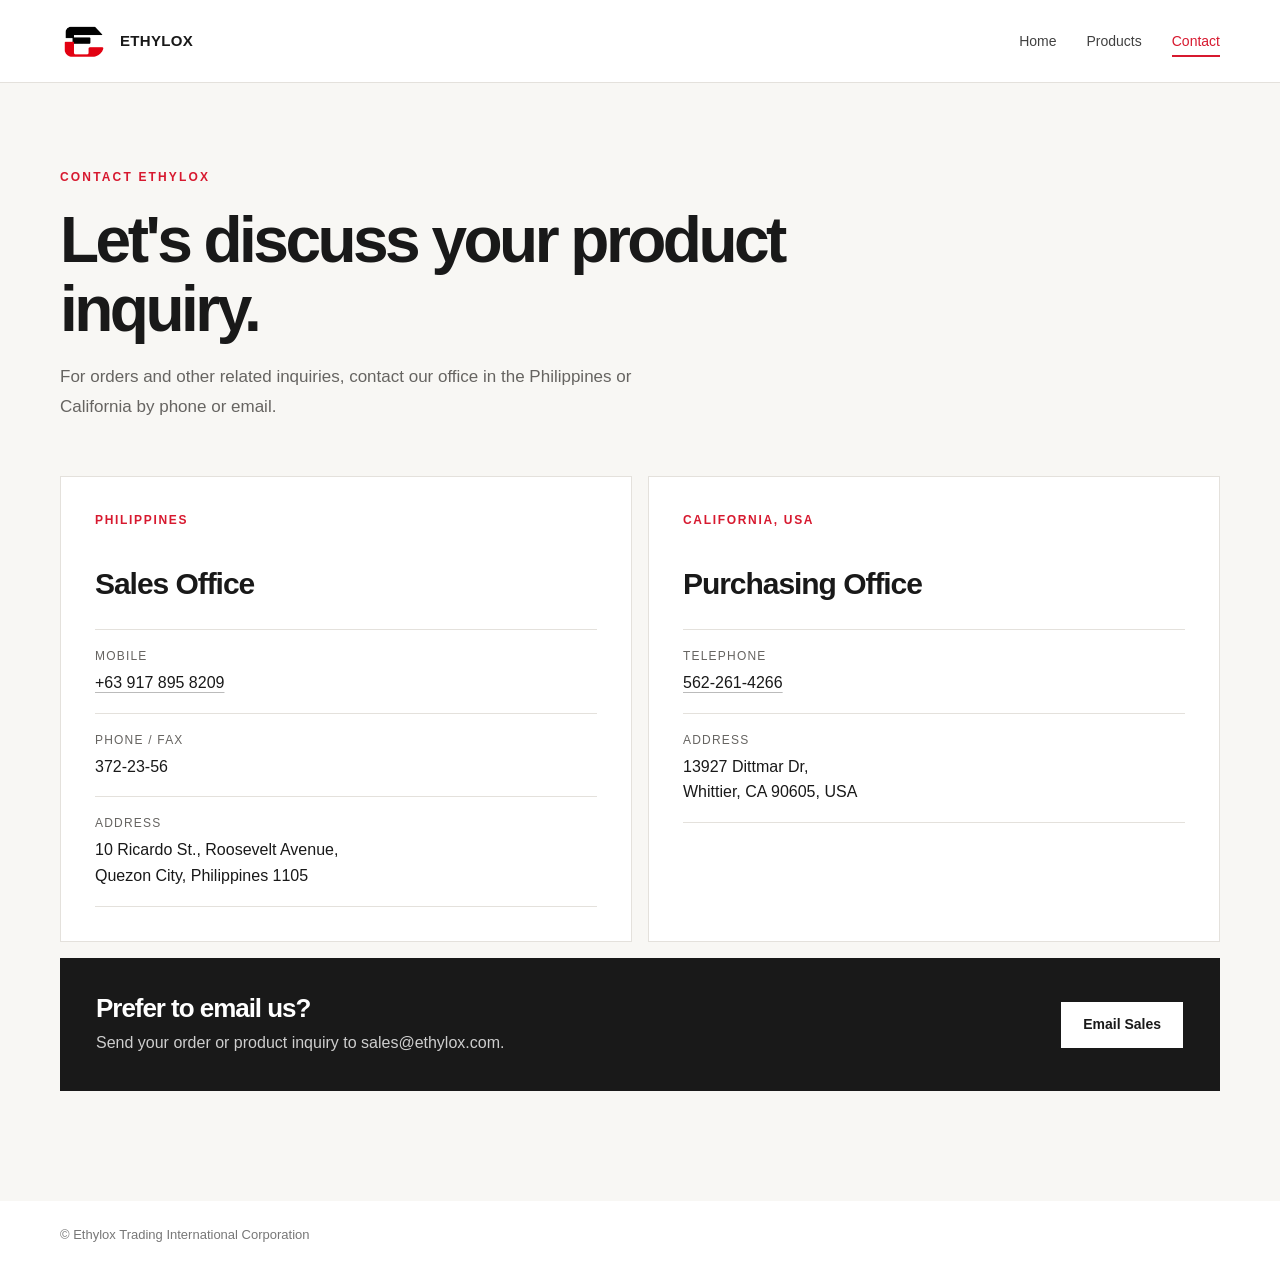
==== contact.html @ 67de11a5 "Initial Ethylox redesign" ====
<!DOCTYPE html>
<html lang="en">
<head>
  <meta charset="UTF-8">
  <meta name="viewport" content="width=device-width, initial-scale=1.0">
  <meta name="description" content="Contact Ethylox Trading International Corporation for orders and medical supply inquiries.">
  <title>Contact Us | Ethylox Trading International Corporation</title>
  <link rel="stylesheet" href="styles.css">
  <script src="config.js" defer></script>
  <script src="site.js" defer></script>
</head>

<body data-page="contact">
  <header class="site-header">
    <div class="container header-inner">
      <a class="brand" href="index.html" aria-label="Ethylox home">
        <img data-image="brand.logo" alt="">
        <span data-text="brand.name"></span>
      </a>

      <nav class="nav" aria-label="Main navigation">
        <a href="index.html" data-text="navigation.home"></a>
        <a href="index.html#products" data-text="navigation.products"></a>
        <a href="contact.html"
           aria-current="page"
           data-text="navigation.contact"></a>
      </nav>
    </div>
  </header>

  <main class="contact-main">
    <div class="container">
      <p class="eyebrow" data-text="contact.eyebrow"></p>
      <h1 data-text="contact.heading"></h1>
      <p class="contact-intro" data-text="contact.intro"></p>

      <div class="contact-grid">
        <section class="contact-card"
                 aria-labelledby="ph-heading"
                 data-office="ph">
          <p class="card-label" data-text="contact.offices.ph.label"></p>
          <h2 id="ph-heading"
              data-text="contact.offices.ph.heading"></h2>
          <div class="office-details"></div>
        </section>

        <section class="contact-card"
                 aria-labelledby="us-heading"
                 data-office="us">
          <p class="card-label" data-text="contact.offices.us.label"></p>
          <h2 id="us-heading"
              data-text="contact.offices.us.heading"></h2>
          <div class="office-details"></div>
        </section>
      </div>

      <section class="email-panel" aria-labelledby="email-heading">
        <div>
          <h2 id="email-heading"
              data-text="contact.emailPanel.heading"></h2>
          <p data-text="contact.emailPanel.description"></p>
        </div>

        <a class="button"
           data-email-link
           data-text="contact.emailPanel.button"></a>
      </section>
    </div>
  </main>

  <footer>
    <div class="container">
      © <span data-text="brand.fullName"></span>
    </div>
  </footer>
</body>
</html>
---- styles.css ----
:root {
  --ink: #191919;
  --muted: #666461;
  --red: #d7192f;
  --paper: #f8f7f4;
  --white: #fff;
  --line: #e4e1dc;
}

* { box-sizing: border-box; }

html { scroll-behavior: smooth; }

body {
  margin: 0;
  color: var(--ink);
  background: var(--paper);
  font-family: Arial, Helvetica, sans-serif;
  line-height: 1.5;
}

a { color: inherit; text-decoration: none; }
h1, h2, h3, p { margin-top: 0; }

.container {
  width: min(1160px, calc(100% - 40px));
  margin-inline: auto;
}

/* Shared header and footer */

.site-header {
  background: var(--white);
  border-bottom: 1px solid var(--line);
}

.header-inner {
  min-height: 82px;
  display: flex;
  align-items: center;
  justify-content: space-between;
  gap: 24px;
}

.brand {
  display: flex;
  align-items: center;
  gap: 12px;
  font-size: 15px;
  font-weight: 700;
  letter-spacing: .02em;
}

.brand img {
  width: 48px;
  height: 48px;
  object-fit: contain;
}

.nav {
  display: flex;
  gap: 30px;
  color: #414141;
  font-size: 14px;
}

.nav a {
  position: relative;
  display: inline-block;
  padding-block: 8px;
  transition: color 220ms ease, transform 180ms ease;
}

.nav a::after {
  content: "";
  position: absolute;
  right: 0;
  bottom: 3px;
  left: 0;
  height: 2px;
  background: var(--red);
  transform: scaleX(0);
  transform-origin: left;
  transition: transform 260ms cubic-bezier(.22, 1, .36, 1);
}

.nav a:hover,
.nav a:focus-visible,
.nav a[aria-current="page"] {
  color: var(--red);
}

.nav a:hover::after,
.nav a:focus-visible::after,
.nav a[aria-current="page"]::after {
  transform: scaleX(1);
}

.nav a:active {
  transform: translateY(1px);
}

@media (prefers-reduced-motion: reduce) {
  .nav a,
  .nav a::after {
    transition: none;
  }
}

footer {
  padding: 24px 0;
  color: #777;
  background: var(--white);
  font-size: 13px;
}

.footer-buyback {
  max-width: 840px;
  margin: 0 0 24px;
  color: #414141;
  font-size: 15px;
  line-height: 1.7;
}

.footer-buyback a {
  color: var(--red);
  text-decoration: underline;
  text-underline-offset: 4px;
}

.eyebrow {
  margin: 0 0 20px;
  color: var(--red);
  font-size: 12px;
  font-weight: 700;
  letter-spacing: .18em;
  text-transform: uppercase;
}

h2 {
  margin-bottom: 14px;
  font-size: clamp(30px, 3vw, 44px);
  line-height: 1.15;
  letter-spacing: -.04em;
}

.button {
  min-height: 48px;
  padding: 12px 22px;
  display: inline-flex;
  align-items: center;
  justify-content: center;
  border: 1px solid var(--ink);
  font-size: 14px;
  font-weight: 700;
  text-align: center;
  transition: background .2s, color .2s;
}

.button-dark {
  color: var(--white);
  background: var(--ink);
}

.button-dark:hover {
  background: var(--red);
  border-color: var(--red);
}

.button-light:hover {
  color: var(--white);
  background: var(--ink);
}

/* Home: hero */

.hero {
  padding: 96px 0 104px;
  overflow: hidden;
}

.hero-grid {
  display: grid;
  grid-template-columns: 1.05fr .95fr;
  align-items: center;
  gap: 64px;
}

.hero h1 {
  max-width: 680px;
  margin-bottom: 24px;
  font-size: clamp(42px, 5vw, 72px);
  line-height: 1.06;
  letter-spacing: -.055em;
}

.hero-copy {
  max-width: 540px;
  margin-bottom: 32px;
  color: var(--muted);
  font-size: 17px;
  line-height: 1.75;
}

.actions {
  display: flex;
  flex-wrap: wrap;
  gap: 12px;
}

.hero-facts {
  display: flex;
  gap: clamp(24px, 4vw, 46px);
  max-width: 540px;
  margin-top: 38px;
  padding-top: 20px;
  border-top: 1px solid var(--line);
}

.hero-fact {
  display: flex;
  flex-direction: column;
  gap: 3px;
}

.hero-fact strong {
  font-size: 16px;
  line-height: 1.3;
  letter-spacing: -.02em;
}

.hero-fact span {
  color: var(--muted);
  font-size: 11px;
  line-height: 1.5;
  letter-spacing: .08em;
  text-transform: uppercase;
}

.hero-art {
  min-height: 450px;
  display: grid;
  place-items: center;
  position: relative;
  background: #f1f0ed;
  border-radius: 4px;
}

.hero-art::before {
  content: "";
  width: 72%;
  aspect-ratio: 1;
  position: absolute;
  border: 1px solid #dedbd5;
  border-radius: 50%;
}

.hero-art::after {
  content: "";
  position: absolute;
  top: 26px;
  left: 26px;
  width: 48px;
  height: 2px;
  background: var(--red);
  opacity: .72;
}

.hero-logo-stage {
  width: min(64%, 330px);
  position: relative;
  animation: logo-arrive .85s cubic-bezier(.22, 1, .36, 1) both;
}

.hero-logo-stage img {
  display: block;
  width: 100%;
  height: auto;
  filter: drop-shadow(0 22px 24px rgba(0, 0, 0, .09));
  animation: float 6s ease-in-out 1s infinite;
}

.hero-art-label {
  position: absolute;
  right: 22px;
  bottom: 18px;
  color: #77716b;
  font-size: 11px;
  letter-spacing: .13em;
  text-transform: uppercase;
}

@keyframes logo-arrive {
  from {
    opacity: 0;
    transform: translateX(52px) scale(.84);
  }

  to {
    opacity: 1;
    transform: translateX(0) scale(1);
  }
}

@keyframes float {
  0%, 100% { transform: translateY(0); }
  50% { transform: translateY(-12px); }
}

/* Home: products and gallery */

.home-main > section:not(.hero) {
  padding: 80px 0;
}

.section-heading {
  max-width: 650px;
  margin-bottom: 34px;
}

.section-heading > p:last-child,
.overview p {
  color: var(--muted);
  line-height: 1.75;
}

.products {
  background: var(--white);
}

.product-grid {
  display: grid;
  grid-template-columns: repeat(3, minmax(0, 1fr));
  gap: 12px;
}

.product-card {
  min-height: 155px;
  padding: 25px;
  display: flex;
  flex-direction: column;
  justify-content: space-between;
  border: 1px solid transparent;
  border-top: 5px solid var(--card-accent);
  background: var(--card-bg);
  transition: border-color .2s, transform .2s;
}

a.product-card:hover {
  border-color: var(--card-accent);
  transform: translateY(-3px);
}

.product-card small {
  color: var(--card-accent);
  font-size: 11px;
  font-weight: 700;
  letter-spacing: .12em;
  text-transform: uppercase;
}

.product-card h3 {
  margin: 18px 0 0;
  font-size: 25px;
  letter-spacing: -.03em;
}

.showcase {
  background: var(--paper);
}

.showcase-heading {
  max-width: 640px;
  margin-bottom: 36px;
}

.showcase-heading > p:last-child,
.showcase-note {
  color: var(--muted);
  line-height: 1.7;
}

.showcase-grid {
  display: grid;
  grid-template-columns: repeat(3, minmax(0, 1fr));
  gap: 18px;
}

.showcase-item {
  min-width: 0;
}

.showcase-item img {
  display: block;
  width: 100%;
  aspect-ratio: 4 / 3;
  object-fit: cover;
  background: #ebe8e2;
}

.showcase-item h3 {
  margin: 18px 0 6px;
  font-size: 20px;
  letter-spacing: -.025em;
}

.showcase-item p {
  margin: 0;
  color: var(--muted);
  font-size: 14px;
  line-height: 1.6;
}

.showcase-note {
  margin: 28px 0 0;
  font-size: 12px;
}

.overview-grid {
  display: grid;
  grid-template-columns: .7fr 1.3fr;
  gap: 60px;
}

/* Home: contact section */

.home-contact {
  color: var(--white);
  background: var(--ink);
}

.home-contact .eyebrow {
  color: #ff7482;
}

.home-contact h2 {
  max-width: 650px;
}

.home-contact p:not(.eyebrow) {
  color: #c7c7c7;
}

.home-contact .button {
  border-color: var(--white);
  color: var(--ink);
  background: var(--white);
}

.inquiry-layout {
  max-width: 760px;
}

.inquiry-copy > p:not(.eyebrow) {
  max-width: 46ch;
  line-height: 1.75;
}

/* Contact page */

.contact-main {
  padding: 85px 0 110px;
}

.contact-main h1 {
  max-width: 750px;
  margin-bottom: 18px;
  font-size: clamp(44px, 5vw, 70px);
  line-height: 1.08;
  letter-spacing: -.055em;
}

.contact-intro {
  max-width: 630px;
  margin-bottom: 54px;
  color: var(--muted);
  font-size: 17px;
  line-height: 1.75;
}

.contact-grid {
  display: grid;
  grid-template-columns: repeat(2, minmax(0, 1fr));
  gap: 16px;
}

.contact-card {
  min-height: 320px;
  padding: 34px;
  background: var(--white);
  border: 1px solid var(--line);
}

.card-label {
  margin-bottom: 38px;
  color: var(--red);
  font-size: 12px;
  font-weight: 700;
  letter-spacing: .14em;
  text-transform: uppercase;
}

.contact-card h2 {
  margin-bottom: 28px;
  font-size: 30px;
  letter-spacing: -.035em;
}

.detail {
  padding: 17px 0;
  border-top: 1px solid var(--line);
}

.detail:last-child {
  border-bottom: 1px solid var(--line);
}

.detail-name {
  display: block;
  margin-bottom: 5px;
  color: var(--muted);
  font-size: 12px;
  text-transform: uppercase;
  letter-spacing: .1em;
}

.detail-value {
  font-size: 16px;
  line-height: 1.6;
  overflow-wrap: anywhere;
  white-space: pre-line;
}

.detail-value a {
  text-decoration: underline;
  text-decoration-color: #bbb;
  text-underline-offset: 4px;
}

.detail-value a:hover {
  color: var(--red);
}

.email-panel {
  margin-top: 16px;
  padding: 36px;
  display: flex;
  align-items: center;
  justify-content: space-between;
  gap: 24px;
  color: var(--white);
  background: var(--ink);
}

.email-panel h2 {
  margin-bottom: 8px;
  font-size: 26px;
}

.email-panel p {
  margin-bottom: 0;
  color: #cecece;
}

.email-panel .button {
  flex-shrink: 0;
  color: var(--ink);
  background: var(--white);
}

.email-panel .button:hover {
  background: #eae7e1;
}

/* Tablet and mobile */

@media (max-width: 760px) {
  .header-inner {
    padding-block: 15px;
    align-items: flex-start;
  }

  .brand {
    max-width: 200px;
    font-size: 13px;
  }

  .brand img {
    width: 40px;
    height: 40px;
  }

  .nav {
    gap: 14px;
    flex-wrap: wrap;
    justify-content: flex-end;
    font-size: 12px;
  }

  .hero {
    min-height: calc(100svh - 102px);
    padding: 32px 0 28px;
    display: grid;
    background-image: url("assets/herosection.png");
    background-size: cover;
    background-position: center top;
    background-repeat: no-repeat;
  }

  .hero-grid {
    width: min(1160px, calc(100% - 32px));
    margin-inline: auto;
    display: grid;
    grid-template-columns: minmax(0, 1fr);
    align-items: stretch;
    position: relative;
  }

  .hero-content {
    min-width: 0;
    display: grid;
    grid-template-rows:
      minmax(24px, 1fr)
      auto
      auto
      auto
      auto
      minmax(32px, 1fr)
      auto;
    position: relative;
    z-index: 1;
  }

  .hero-content .eyebrow {
    grid-row: 2;
    margin: 0 0 22px;
    text-align: center;
    font-size: 11px;
    letter-spacing: .14em;
  }

  .hero-content h1 {
    grid-row: 3;
    max-width: 560px;
    margin: 0 auto 24px;
    text-align: center;
    font-size: clamp(36px, 9vw, 50px);
    line-height: 1.12;
    letter-spacing: -.045em;
  }

  .hero-content .hero-copy {
    grid-row: 4;
    max-width: 32ch;
    margin: 0 auto;
    text-align: center;
    font-size: 16px;
    line-height: 1.75;
  }

  .hero-content .hero-facts {
    grid-row: 5;
    width: min(100%, 340px);
    margin: 24px auto 0;
    padding-top: 16px;
    justify-content: center;
    gap: 20px;
    text-align: center;
  }

  .hero-content .hero-fact {
    flex: 1;
    min-width: 0;
  }

  .hero-content .hero-fact strong {
    font-size: 13px;
  }

  .hero-content .hero-fact span {
    font-size: 9px;
  }

  .hero-content .actions {
    grid-row: 7;
    width: 100%;
    margin: 0;
    padding: 0;
    justify-content: center;
  }

  .hero-content .actions .button {
    flex: 1 1 145px;
    min-width: 0;
    padding-inline: 12px;
  }

  .hero-art {
    display: none;
  }

  .home-main > section:not(.hero) {
    padding: 64px 0;
  }

  .overview-grid {
    grid-template-columns: 1fr;
    gap: 36px;
  }

  .product-grid,
  .showcase-grid {
    grid-template-columns: repeat(2, minmax(0, 1fr));
  }

  .contact-main {
    padding: 64px 0 80px;
  }

  .contact-grid {
    grid-template-columns: 1fr;
  }

  .contact-card {
    min-height: auto;
  }

  .email-panel {
    align-items: flex-start;
    flex-direction: column;
  }
}

@media (max-width: 520px) {
  .container {
    width: min(1160px, calc(100% - 32px));
  }

  .header-inner {
    flex-direction: column;
    align-items: stretch;
    gap: 14px;
  }

  .nav {
    justify-content: flex-start;
    gap: 18px;
  }

  .product-grid,
  .showcase-grid {
    grid-template-columns: 1fr;
  }

  .product-card {
    min-height: 125px;
  }

  .showcase-grid {
    gap: 32px;
  }

  .contact-main h1 {
    font-size: clamp(38px, 10vw, 50px);
  }

  .contact-intro {
    font-size: 15px;
  }

  .contact-card,
  .email-panel {
    padding: 24px;
  }
}

/* Scroll reveals and interaction */

@media (prefers-reduced-motion: no-preference) {
  .motion-ready .reveal-item {
    opacity: 0;
    translate: 0 16px;
    transition:
      opacity 620ms cubic-bezier(.22, 1, .36, 1),
      translate 620ms cubic-bezier(.22, 1, .36, 1);
    transition-delay: var(--reveal-delay, 0ms);
  }

  .motion-ready .reveal-item.is-visible {
    opacity: 1;
    translate: 0 0;
  }

  .button {
    transition:
      background-color 200ms ease,
      border-color 200ms ease,
      color 200ms ease,
      transform 200ms ease,
      box-shadow 200ms ease,
      opacity 620ms cubic-bezier(.22, 1, .36, 1),
      translate 620ms cubic-bezier(.22, 1, .36, 1);
  }

  .button:hover {
    transform: translateY(-2px);
    box-shadow: 0 10px 22px rgba(0, 0, 0, .11);
  }

  .button:active {
    transform: translateY(0);
    box-shadow: none;
  }

  .home-contact .button:hover {
    background: #eae7e1;
  }

  .footer-buyback a {
    transition: color 200ms ease;
  }

  .footer-buyback a:hover {
    color: #a81327;
  }
}

.button:focus-visible,
.footer-buyback a:focus-visible {
  outline: 2px solid var(--red);
  outline-offset: 4px;
}

@media (prefers-reduced-motion: reduce) {
  html {
    scroll-behavior: auto;
  }

  .hero-logo-stage,
  .hero-logo-stage img {
    animation: none;
  }

  .product-card {
    transition: none;
  }
}
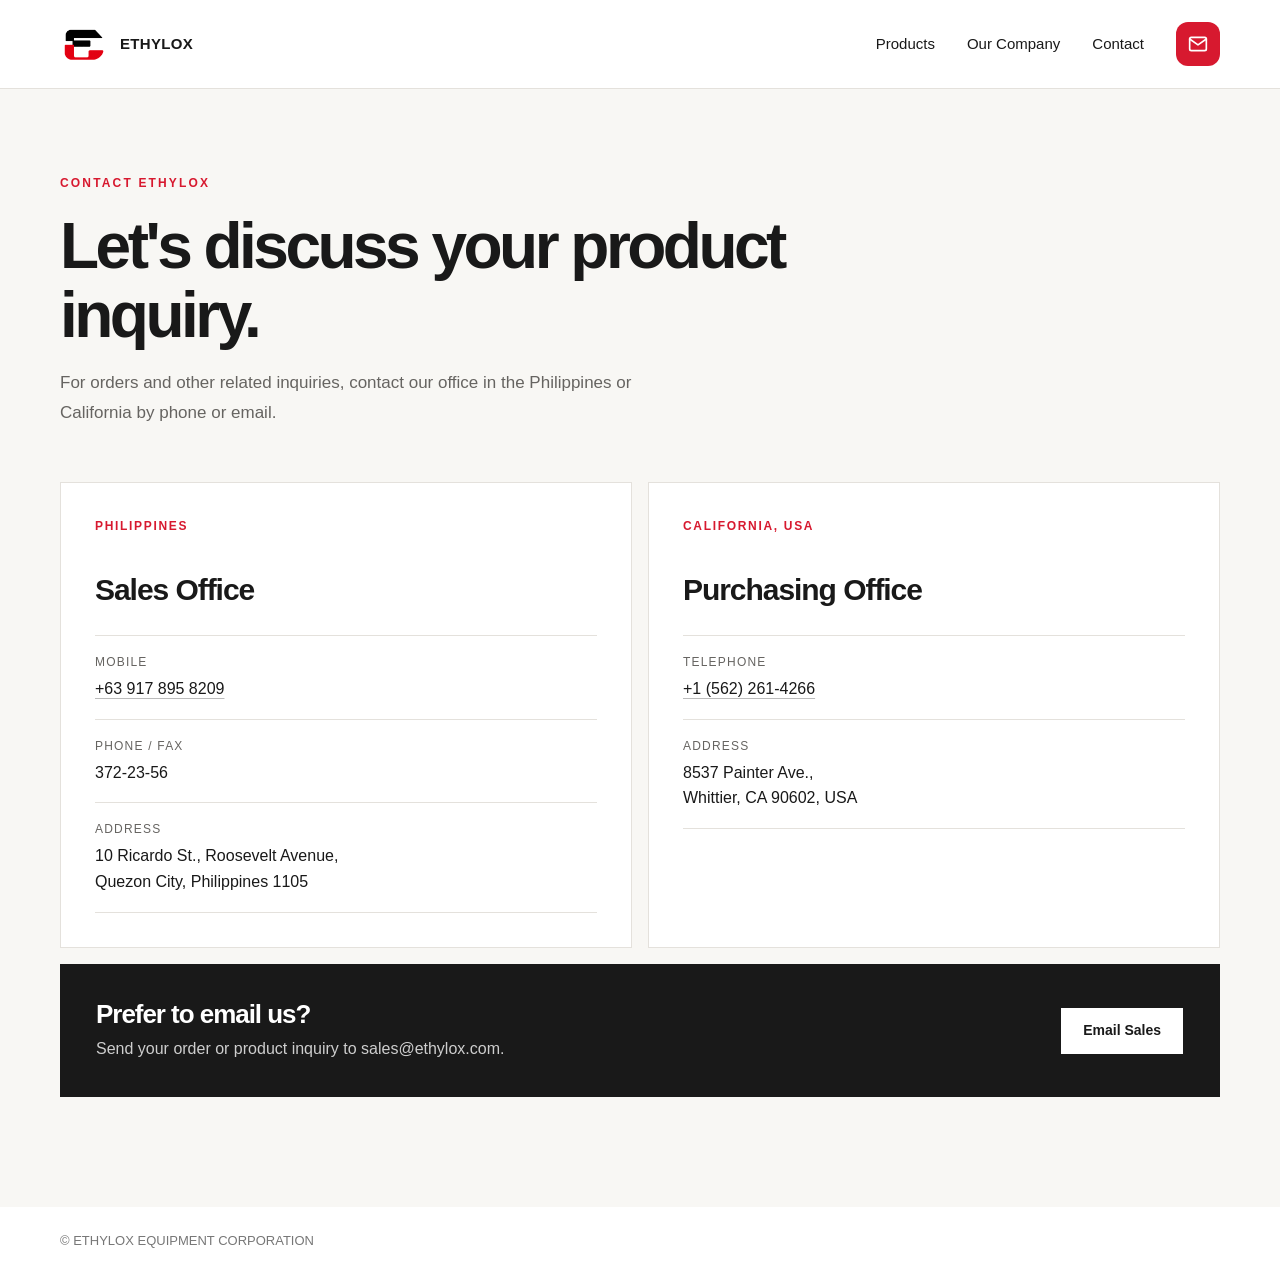
==== commit 5e3251cc: "fix hamburger" ====
--- a/contact.html
+++ b/contact.html
@@ -13,17 +13,46 @@
 <body data-page="contact">
   <header class="site-header">
     <div class="container header-inner">
+      <!-- Logo (Left) -->
       <a class="brand" href="index.html" aria-label="Ethylox home">
         <img data-image="brand.logo" alt="">
         <span data-text="brand.name"></span>
       </a>
 
-      <nav class="nav" aria-label="Main navigation">
-        <a href="index.html" data-text="navigation.home"></a>
-        <a href="index.html#products" data-text="navigation.products"></a>
-        <a href="contact.html"
-           aria-current="page"
-           data-text="navigation.contact"></a>
+      <!-- Right Side Group (Nav + Email) -->
+      <div class="header-right-group">
+        
+        <!-- Desktop Navigation -->
+        <nav class="nav desktop-nav" aria-label="Main navigation">
+          <a href="index.html#products" data-text="navigation.products"></a>
+          <a href="index.html#overview" data-text="navigation.company"></a>
+          <a href="contact.html" data-text="navigation.contact"></a>
+        </nav>
+
+        <!-- Desktop Email Button -->
+        <a class="header-email-btn" href="contact.html" aria-label="Contact Us">
+          <svg viewBox="0 0 24 24" fill="none" stroke="currentColor" stroke-width="2" stroke-linecap="round" stroke-linejoin="round"><path d="M4 4h16c1.1 0 2 .9 2 2v12c0 1.1-.9 2-2 2H4c-1.1 0-2-.9-2-2V6c0-1.1.9-2 2-2z"></path><polyline points="22,6 12,13 2,6"></polyline></svg>
+        </a>
+
+        <!-- Mobile Menu Toggle -->
+        <button class="mobile-menu-toggle" aria-label="Toggle menu">
+          <span class="hamburger-line"></span>
+          <span class="hamburger-line"></span>
+          <span class="hamburger-line"></span>
+        </button>
+      </div>
+    </div>
+
+    <!-- Mobile Dropdown Menu -->
+    <div class="mobile-nav-dropdown">
+      <nav class="mobile-nav">
+        <a href="index.html#products">Products</a>
+        <a href="index.html#overview">Our Company</a>
+        <a href="contact.html">Contact</a>
+        <a class="mobile-email-btn" href="contact.html">
+          <svg viewBox="0 0 24 24" fill="none" stroke="currentColor" stroke-width="2" width="20" height="20"><path d="M4 4h16c1.1 0 2 .9 2 2v12c0 1.1-.9 2-2 2H4c-1.1 0-2-.9-2-2V6c0-1.1.9-2 2-2z"></path><polyline points="22,6 12,13 2,6"></polyline></svg>
+          <span>Email Us</span>
+        </a>
       </nav>
     </div>
   </header>
--- a/styles.css
+++ b/styles.css
@@ -30,6 +30,9 @@
 /* Shared header and footer */
 
 .site-header {
+  position: sticky;
+  top: 0;
+  z-index: 1000;
   background: var(--white);
   border-bottom: 1px solid var(--line);
 }
@@ -49,6 +52,8 @@
   font-size: 15px;
   font-weight: 700;
   letter-spacing: .02em;
+  text-decoration: none;
+  color: var(--ink);
 }
 
 .brand img {
@@ -57,21 +62,29 @@
   object-fit: contain;
 }
 
-.nav {
+.header-right-group {
+  display: flex;
+  align-items: center;
+  gap: 32px;
+}
+
+.desktop-nav {
   display: flex;
   gap: 30px;
   color: #414141;
   font-size: 14px;
 }
 
-.nav a {
+.desktop-nav a {
   position: relative;
   display: inline-block;
   padding-block: 8px;
+  text-decoration: none;
+  color: inherit;
   transition: color 220ms ease, transform 180ms ease;
 }
 
-.nav a::after {
+.desktop-nav a::after {
   content: "";
   position: absolute;
   right: 0;
@@ -84,27 +97,129 @@
   transition: transform 260ms cubic-bezier(.22, 1, .36, 1);
 }
 
-.nav a:hover,
-.nav a:focus-visible,
-.nav a[aria-current="page"] {
+.desktop-nav a:hover,
+.desktop-nav a:focus-visible {
   color: var(--red);
 }
 
-.nav a:hover::after,
-.nav a:focus-visible::after,
-.nav a[aria-current="page"]::after {
+.desktop-nav a:hover::after,
+.desktop-nav a:focus-visible::after {
   transform: scaleX(1);
 }
 
-.nav a:active {
-  transform: translateY(1px);
+.desktop-nav a:active {
+  transform: scale(0.95);
+  opacity: 0.85;
+}
+
+.header-email-btn {
+  display: flex;
+  align-items: center;
+  justify-content: center;
+  width: 44px;
+  height: 44px;
+  background-color: var(--red);
+  border-radius: 12px;
+  color: var(--white);
+  text-decoration: none;
+  transition: transform 0.3s ease;
+}
+
+.header-email-btn:hover {
+  transform: translateY(-2px);
+}
+
+.mobile-menu-toggle {
+  display: none;
+  flex-direction: column;
+  justify-content: center;
+  align-items: center;
+  width: 44px;
+  height: 44px;
+  background: none;
+  border: none;
+  cursor: pointer;
+  gap: 6px;
+}
+
+.hamburger-line {
+  display: block;
+  width: 24px;
+  height: 2px;
+  background-color: var(--ink);
+  transition: all 0.3s ease;
+}
+
+.mobile-menu-toggle.open .hamburger-line:nth-child(1) { transform: translateY(8px) rotate(45deg); }
+.mobile-menu-toggle.open .hamburger-line:nth-child(2) { opacity: 0; }
+.mobile-menu-toggle.open .hamburger-line:nth-child(3) { transform: translateY(-8px) rotate(-45deg); }
+
+.mobile-nav-dropdown {
+  position: absolute;
+  top: 100%;
+  left: 0;
+  width: 100%;
+  background-color: var(--white);
+  box-shadow: 0 10px 30px rgba(0, 0, 0, 0.08);
+  border-top: 1px solid var(--line);
+  transform: translateY(-10px);
+  opacity: 0;
+  visibility: hidden;
+  transition: all 0.4s ease;
+  z-index: 999;
+}
+
+.mobile-nav-dropdown.active {
+  transform: translateY(0);
+  opacity: 1;
+  visibility: visible;
+}
+
+.mobile-nav {
+  display: flex;
+  flex-direction: column;
+  padding: 24px;
+  gap: 8px;
+}
+
+.mobile-nav a:not(.mobile-email-btn) {
+  display: block;
+  padding: 16px 20px;
+  color: var(--ink);
+  text-decoration: none;
+  font-weight: 500;
+  font-size: 18px;
+  border-left: 4px solid transparent;
+}
+
+.mobile-nav a:not(.mobile-email-btn):hover {
+  border-left-color: var(--red);
+  background-color: rgba(0, 0, 0, 0.02);
+}
+
+.mobile-email-btn {
+  display: flex;
+  align-items: center;
+  justify-content: center;
+  gap: 12px;
+  margin-top: 16px;
+  padding: 16px;
+  background-color: var(--red);
+  color: var(--white);
+  text-decoration: none;
+  font-weight: 600;
+  border-radius: 12px;
 }
 
 @media (prefers-reduced-motion: reduce) {
-  .nav a,
-  .nav a::after {
-    transition: none;
-  }
+  .desktop-nav a, .desktop-nav a::after { transition: none; }
+}
+
+@media (max-width: 900px) {
+  .header-inner { flex-direction: row; flex-wrap: nowrap; }
+  .desktop-nav, .header-email-btn { display: none; }
+  .mobile-menu-toggle { display: flex; }
+  .header-right-group { gap: 0; margin-left: auto; }
 }
 
 footer {
@@ -282,12 +397,15 @@
 
 .hero-art-label {
   position: absolute;
-  right: 22px;
-  bottom: 18px;
+  left: 50%;
+  bottom: 8px;
+  width: calc(100% - 32px);
+  transform: translateX(-50%);
   color: #77716b;
   font-size: 11px;
   letter-spacing: .13em;
   text-transform: uppercase;
+  text-align: center;
 }
 
 @keyframes logo-arrive {
@@ -318,63 +436,129 @@
   margin-bottom: 34px;
 }
 
-.section-heading > p:last-child,
 .overview p {
   color: var(--muted);
   line-height: 1.75;
 }
 
+.products .section-heading > p:last-child {
+  color: var(--red);
+  font-size: 12px;
+  font-weight: 700;
+  letter-spacing: .18em;
+  text-transform: uppercase;
+  line-height: 1.5;
+  margin-bottom: 34px;
+}
+
+.products .section-heading h2 {
+  font-size: clamp(38px, 5vw, 60px);
+  line-height: 1.08;
+  letter-spacing: -.045em;
+}
+
 .products {
   background: var(--white);
 }
 
 .product-grid {
   display: grid;
-  grid-template-columns: repeat(3, minmax(0, 1fr));
-  gap: 12px;
+  grid-template-columns: repeat(12, minmax(0, 1fr));
+  gap: 24px;
 }
 
 .product-card {
-  min-height: 155px;
-  padding: 25px;
+  grid-column: span 3;
+  min-width: 0;
+  min-height: 225px;
+  padding: 28px 26px 34px;
   display: flex;
   flex-direction: column;
-  justify-content: space-between;
-  border: 1px solid transparent;
-  border-top: 5px solid var(--card-accent);
-  background: var(--card-bg);
-  transition: border-color .2s, transform .2s;
-}
-
-a.product-card:hover {
-  border-color: var(--card-accent);
-  transform: translateY(-3px);
+  align-items: flex-start;
+  border: 1px solid var(--line);
+  border-radius: 6px;
+  background: var(--white);
+  cursor: default;
+  transition:
+    transform 240ms cubic-bezier(.22, 1, .36, 1),
+    box-shadow 240ms ease,
+    border-color 240ms ease;
+}
+
+.product-card::before {
+  content: "";
+  width: 38px;
+  height: 6px;
+  margin-bottom: 58px;
+  border-radius: 2px;
+  background: var(--card-accent);
+  transition: width 240ms cubic-bezier(.22, 1, .36, 1);
+}
+
+.product-card:hover {
+  transform: translateY(-8px);
+  border-color: #d8d2cc;
+  box-shadow: 0 18px 30px rgba(25, 25, 25, .11);
+}
+
+.product-card:hover::before {
+  width: 58px;
+}
+
+.product-card h3 {
+  margin: auto 0 14px 0;
+  font-size: clamp(19px, 1.7vw, 25px);
+  line-height: 1.25;
+  letter-spacing: -.035em;
 }
 
 .product-card small {
   color: var(--card-accent);
   font-size: 11px;
   font-weight: 700;
-  letter-spacing: .12em;
+  letter-spacing: .08em;
   text-transform: uppercase;
 }
 
-.product-card h3 {
-  margin: 18px 0 0;
-  font-size: 25px;
-  letter-spacing: -.03em;
-}
+.product-card:nth-child(5) { grid-column: 3 / span 3; }
+.product-card:nth-child(6) { grid-column: 6 / span 3; }
+.product-card:nth-child(7) { grid-column: 9 / span 3; }
 
 .showcase {
   background: var(--paper);
 }
 
 .showcase-heading {
-  max-width: 640px;
-  margin-bottom: 36px;
-}
-
-.showcase-heading > p:last-child,
+  display: flex;
+  flex-direction: column;
+  max-width: 900px; 
+  margin-bottom: 48px;
+}
+
+.showcase-heading > p:last-child {
+  order: 1;
+  font-size: 44px; 
+  font-weight: 700;
+  line-height: 1.1;
+  letter-spacing: -0.03em;
+  color: var(--ink);
+  margin-bottom: 12px;
+}
+
+.showcase-heading .eyebrow {
+  order: 2;
+  margin-bottom: 0;
+}
+
+.showcase-heading h2 {
+  display: none;
+}
+
+.showcase-note {
+  color: var(--muted);
+  line-height: 1.7;
+}
+
 .showcase-note {
   color: var(--muted);
   line-height: 1.7;
@@ -713,6 +897,19 @@
     grid-template-columns: repeat(2, minmax(0, 1fr));
   }
 
+  .product-grid .product-card {
+    grid-column: auto;
+    min-height: 190px;
+  }
+
+  .product-grid .product-card:nth-child(7) {
+    min-height: 220px;
+  }
+
+  .product-card::before {
+    margin-bottom: 38px;
+  }
+
   .contact-main {
     padding: 64px 0 80px;
   }
@@ -728,6 +925,11 @@
   .email-panel {
     align-items: flex-start;
     flex-direction: column;
+  }
+  .showcase-item img {
+    aspect-ratio: auto;
+    object-fit: contain;
+    background: var(--white);
   }
 }
 
@@ -752,8 +954,20 @@
     grid-template-columns: 1fr;
   }
 
-  .product-card {
-    min-height: 125px;
+  .product-grid .product-card {
+    grid-column: auto;
+    min-height: 155px;
+  }
+  
+  .product-grid .product-card:nth-child(7) .product-card-art {
+    top: 24px;
+    right: 24px;
+    width: 40%;
+    max-width: 128px;
+  }
+
+  .product-card::before {
+    margin-bottom: 25px;
   }
 
   .showcase-grid {
@@ -844,4 +1058,644 @@
   .product-card {
     transition: none;
   }
+}
+
+/* Product category boxes */
+.product-card {
+  background-color: var(--card-bg, #fff);
+  background-image: linear-gradient(
+    90deg,
+    color-mix(in srgb, var(--card-accent) 18%, transparent),
+    color-mix(in srgb, var(--card-accent) 10%, transparent)
+  );
+  background-repeat: no-repeat;
+  background-size: 0% 100%;
+  transition: background-size .6s ease, border-color .2s ease, transform .2s ease;
+}
+
+@media (hover: hover) and (pointer: fine) {
+  a.product-card:hover,
+  a.product-card:focus-visible {
+    background-size: 100% 100%;
+  }
+}
+
+@media (hover: none) {
+  .product-card {
+    background-size: 100% 100%;
+  }
+}
+
+@media (prefers-reduced-motion: reduce) {
+  .product-card {
+    transition: none;
+  }
+}
+
+/* Product category card art (top-right image) */
+.product-card {
+  position: relative;
+  overflow: hidden;
+}
+
+.product-card-art {
+  position: absolute;
+  top: 16px;
+  right: 16px;
+  width: 35%;
+  max-width: 100px;
+  height: auto;
+  z-index: 0;
+  pointer-events: none;
+  user-select: none;
+  mix-blend-mode: multiply;
+}
+
+.product-card h3,
+.product-card small {
+  position: relative;
+  z-index: 1; /* keep text above the art */
+}
+
+/* Smooth page load animation */
+@media (prefers-reduced-motion: no-preference) {
+  .home-main, 
+  .contact-main, 
+  .inventory-main {
+    animation: ethyloxPageIn 0.7s cubic-bezier(0.22, 1, 0.36, 1) both;
+  }
+}
+
+@keyframes ethyloxPageIn {
+  from {
+    opacity: 0;
+    transform: translateY(16px);
+  }
+  to {
+    opacity: 1;
+    transform: translateY(0);
+  }
+}
+
+/* Enhanced nav link click feedback */
+.nav a:active {
+  transform: scale(0.95);
+  opacity: 0.85;
+}
+
+/* Image Modal / Lightbox Styles */
+.image-modal {
+  display: none;
+  position: fixed;
+  z-index: 9999;
+  left: 0;
+  top: 0;
+  width: 100%;
+  height: 100%;
+  background-color: rgba(0, 0, 0, 0.92);
+  justify-content: center;
+  align-items: center;
+  padding: 20px;
+  box-sizing: border-box;
+  opacity: 0;
+  transition: opacity 0.3s ease;
+}
+
+.image-modal.active {
+  display: flex;
+  opacity: 1;
+}
+
+.modal-content {
+  position: relative;
+  max-width: 90%;
+  max-height: 90%;
+  display: flex;
+  justify-content: center;
+  align-items: center;
+}
+
+.modal-content img {
+  max-width: 100%;
+  max-height: 90vh;
+  object-fit: contain;
+  border-radius: 4px;
+  box-shadow: 0 10px 40px rgba(0,0,0,0.5);
+  animation: zoomIn 0.3s ease;
+}
+
+@keyframes zoomIn {
+  from { transform: scale(0.9); opacity: 0; }
+  to { transform: scale(1); opacity: 1; }
+}
+
+.modal-close {
+  position: absolute;
+  top: -40px;
+  right: 0;
+  background: none;
+  border: none;
+  color: white;
+  font-size: 32px;
+  cursor: pointer;
+  padding: 0 10px;
+  transition: color 0.2s;
+}
+
+.modal-close:hover {
+  color: var(--red);
+}
+
+/* Company Values Grid */
+.values-grid {
+  display: grid;
+  grid-template-columns: repeat(4, 1fr);
+  gap: 24px;
+  margin-top: 48px;
+}
+
+.value-card {
+  padding: 32px 24px;
+  background: var(--white);
+  border: 1px solid var(--line);
+  border-radius: 8px;
+  transition: transform 0.3s cubic-bezier(0.22, 1, 0.36, 1), box-shadow 0.3s ease;
+}
+
+.value-card:hover {
+  transform: translateY(-6px);
+  box-shadow: 0 12px 24px rgba(0, 0, 0, 0.06);
+}
+
+.value-icon {
+  width: 40px;
+  height: 40px;
+  margin-bottom: 20px;
+  color: var(--red);
+}
+
+.value-icon svg {
+  width: 100%;
+  height: 100%;
+}
+
+.value-card h3 {
+  margin: 0 0 12px;
+  font-size: 18px;
+  letter-spacing: -0.02em;
+  line-height: 1.3;
+}
+
+.value-card p {
+  margin: 0;
+  color: var(--muted);
+  font-size: 14px;
+  line-height: 1.6;
+}
+
+/* Responsive Values Grid */
+@media (max-width: 900px) {
+  .values-grid {
+    grid-template-columns: repeat(2, 1fr);
+  }
+}
+
+@media (max-width: 520px) {
+  .values-grid {
+    grid-template-columns: 1fr;
+    margin-top: 36px;
+  }
+  .value-card {
+    padding: 24px 20px;
+  }
+}
+
+/* Overview Section with Sticky Heading */
+.overview-grid {
+  display: grid;
+  grid-template-columns: 0.8fr 1.2fr;
+  gap: 60px;
+  align-items: start;
+}
+
+.overview-header {
+  position: sticky;
+  top: 100px;
+  padding-bottom: 40px;
+}
+
+.overview-content {
+  display: flex;
+  flex-direction: column;
+  gap: 40px;
+}
+
+#company-paragraphs p {
+  color: var(--muted);
+  line-height: 1.75;
+  font-size: 16px;
+  margin-bottom: 16px;
+}
+
+#company-paragraphs p:last-child {
+  margin-bottom: 0;
+}
+
+/* Integrated Values Grid (2x2) */
+.values-grid-integrated {
+  display: grid;
+  grid-template-columns: repeat(2, 1fr);
+  gap: 24px;
+}
+
+.value-card-integrated {
+  padding: 28px 24px;
+  background: var(--white);
+  border: 1px solid var(--line);
+  border-radius: 8px;
+  transition: transform 0.3s cubic-bezier(0.22, 1, 0.36, 1), box-shadow 0.3s ease;
+}
+
+.value-card-integrated:hover {
+  transform: translateY(-4px);
+  box-shadow: 0 12px 24px rgba(0, 0, 0, 0.06);
+}
+
+.value-card-integrated .value-icon {
+  width: 36px;
+  height: 36px;
+  margin-bottom: 16px;
+  color: var(--red);
+}
+
+.value-card-integrated .value-icon svg {
+  width: 100%;
+  height: 100%;
+}
+
+.value-card-integrated h3 {
+  margin: 0 0 10px;
+  font-size: 17px;
+  letter-spacing: -0.02em;
+  line-height: 1.3;
+  color: var(--ink);
+}
+
+.value-card-integrated p {
+  margin: 0;
+  color: var(--muted);
+  font-size: 14px;
+  line-height: 1.6;
+}
+
+/* Clean Overview Layout */
+.overview-grid {
+  display: grid;
+  grid-template-columns: 0.9fr 1.1fr;
+  gap: 60px;
+  align-items: start;
+}
+
+.overview-left-panel {
+  display: flex;
+  flex-direction: column;
+  gap: 40px;
+}
+
+.overview-sticky-text .eyebrow {
+  color: var(--red);
+  margin-bottom: 16px;
+}
+
+.overview-sticky-text h2 {
+  color: var(--ink);
+  font-size: clamp(36px, 4vw, 52px);
+  margin: 0;
+  line-height: 1.1;
+  letter-spacing: -0.03em;
+}
+
+.overview-image-container {
+  width: 100%;
+  background: var(--white);
+  border-radius: 8px;
+  display: flex;
+  align-items: center;
+  justify-content: center;
+  padding: 40px;
+  border: 1px solid var(--line);
+}
+
+.overview-image-container img {
+  width: 100%;
+  height: auto;
+  max-height: 400px;
+  object-fit: contain;
+}
+
+.overview-content {
+  padding-top: 10px;
+  display: flex;
+  flex-direction: column;
+  gap: 40px;
+}
+
+#company-paragraphs p {
+  color: var(--muted);
+  line-height: 1.75;
+  font-size: 16px;
+  margin-bottom: 16px;
+}
+
+#company-paragraphs p:last-child {
+  margin-bottom: 0;
+}
+
+/* Integrated Values Grid (2x2) */
+.values-grid-integrated {
+  display: grid;
+  grid-template-columns: repeat(2, 1fr);
+  gap: 24px;
+}
+
+.value-card-integrated {
+  padding: 28px 24px;
+  background: var(--white);
+  border: 1px solid var(--line);
+  border-radius: 8px;
+  transition: transform 0.3s cubic-bezier(0.22, 1, 0.36, 1), box-shadow 0.3s ease;
+}
+
+.value-card-integrated:hover {
+  transform: translateY(-4px);
+  box-shadow: 0 12px 24px rgba(0, 0, 0, 0.06);
+}
+
+.value-card-integrated .value-icon {
+  width: 36px;
+  height: 36px;
+  margin-bottom: 16px;
+  color: var(--red);
+}
+
+.value-card-integrated .value-icon svg {
+  width: 100%;
+  height: 100%;
+}
+
+.value-card-integrated h3 {
+  margin: 0 0 10px;
+  font-size: 17px;
+  letter-spacing: -0.02em;
+  line-height: 1.3;
+  color: var(--ink);
+}
+
+.value-card-integrated p {
+  margin: 0;
+  color: var(--muted);
+  font-size: 14px;
+  line-height: 1.6;
+}
+
+@media (max-width: 900px) {
+  .overview-grid {
+    grid-template-columns: 1fr;
+    gap: 40px;
+  }
+  .overview-left-panel {
+    gap: 30px;
+  }
+  .overview-image-container {
+    padding: 20px;
+  }
+  .overview-content {
+    padding-top: 0;
+  }
+  .values-grid-integrated {
+    grid-template-columns: 1fr;
+  }
+}
+
+/* Gallery Description - Desktop vs Mobile */
+.gallery-desc-mobile {
+  display: none;
+}
+
+@media (max-width: 760px) {
+  .gallery-desc-desktop {
+    display: none;
+  }
+  .gallery-desc-mobile {
+    display: block;
+  }
+}
+
+/* Header Layout Updates */
+.header-inner {
+  display: flex;
+  align-items: center;
+  justify-content: space-between; /* Logo sa kaliwa, Group sa kanan */
+  position: relative;
+  padding-top: 20px;
+  padding-bottom: 20px;
+}
+
+/* Grouping Nav and Email Button to the Right */
+.header-right-group {
+  display: flex;
+  align-items: center;
+  gap: 32px; /* Distance between Nav Links and Email Button */
+}
+
+/* Desktop Navigation Links */
+.desktop-nav {
+  display: flex;
+  gap: 32px;
+}
+
+.desktop-nav a {
+  position: relative;
+  color: var(--ink);
+  text-decoration: none;
+  font-weight: 500;
+  font-size: 15px;
+  transition: color 0.3s ease;
+}
+
+/* Red Underline Hover Effect */
+.desktop-nav a::after {
+  content: '';
+  position: absolute;
+  bottom: -4px;
+  left: 0;
+  width: 100%;
+  height: 2px;
+  background-color: var(--red);
+  transform: scaleX(0);
+  transform-origin: right;
+  transition: transform 0.3s cubic-bezier(0.22, 1, 0.36, 1);
+}
+
+.desktop-nav a:hover::after,
+.desktop-nav a:active::after {
+  transform: scaleX(1);
+  transform-origin: left;
+}
+
+/* Desktop Email Button (Styled Red Rounded Square) */
+.header-email-btn {
+  display: flex;
+  align-items: center;
+  justify-content: center;
+  width: 44px;
+  height: 44px;
+  background-color: var(--red);
+  border-radius: 12px;
+  color: var(--white);
+  text-decoration: none;
+  transition: transform 0.3s cubic-bezier(0.22, 1, 0.36, 1), box-shadow 0.3s ease;
+}
+
+.header-email-btn svg {
+  width: 20px;
+  height: 20px;
+}
+
+.header-email-btn:hover {
+  transform: translateY(-2px);
+  box-shadow: 0 8px 16px rgba(220, 38, 38, 0.25);
+}
+
+/* Mobile Menu Toggle (Hidden on Desktop) */
+.mobile-menu-toggle {
+  display: none; /* Hidden by default on desktop */
+  flex-direction: column;
+  justify-content: center;
+  align-items: center;
+  width: 44px;
+  height: 44px;
+  background: none;
+  border: none;
+  cursor: pointer;
+  gap: 6px;
+  z-index: 1001;
+}
+
+.hamburger-line {
+  display: block;
+  width: 24px;
+  height: 2px;
+  background-color: var(--ink);
+  transition: all 0.3s cubic-bezier(0.22, 1, 0.36, 1);
+}
+
+/* Hamburger to X Animation */
+.mobile-menu-toggle.open .hamburger-line:nth-child(1) { transform: translateY(8px) rotate(45deg); }
+.mobile-menu-toggle.open .hamburger-line:nth-child(2) { opacity: 0; transform: scaleX(0); }
+.mobile-menu-toggle.open .hamburger-line:nth-child(3) { transform: translateY(-8px) rotate(-45deg); }
+
+/* Mobile Dropdown */
+.mobile-nav-dropdown {
+  position: absolute;
+  top: 100%;
+  left: 0;
+  width: 100%;
+  background-color: var(--white);
+  box-shadow: 0 10px 30px rgba(0, 0, 0, 0.08);
+  transform: translateY(-10px);
+  opacity: 0;
+  visibility: hidden;
+  transition: all 0.4s cubic-bezier(0.22, 1, 0.36, 1);
+  z-index: 1000;
+  border-top: 1px solid var(--line);
+}
+
+.mobile-nav-dropdown.active {
+  transform: translateY(0);
+  opacity: 1;
+  visibility: visible;
+}
+
+.mobile-nav {
+  display: flex;
+  flex-direction: column;
+  padding: 24px;
+  gap: 8px;
+}
+
+/* Mobile Links */
+.mobile-nav a:not(.mobile-email-btn) {
+  display: block;
+  padding: 16px 20px;
+  color: var(--ink);
+  text-decoration: none;
+  font-weight: 500;
+  font-size: 18px;
+  border-left: 4px solid transparent;
+  transition: all 0.3s ease;
+}
+
+.mobile-nav a:not(.mobile-email-btn):hover {
+  border-left-color: var(--red);
+  background-color: rgba(0, 0, 0, 0.02);
+  padding-left: 24px;
+}
+
+/* Mobile Email Button */
+.mobile-email-btn {
+  display: flex;
+  align-items: center;
+  justify-content: center;
+  gap: 12px;
+  margin-top: 16px;
+  padding: 16px;
+  background-color: var(--red);
+  color: var(--white);
+  text-decoration: none;
+  font-weight: 600;
+  font-size: 16px;
+  border-radius: 12px;
+  transition: transform 0.3s ease;
+}
+
+.mobile-email-btn:hover { transform: translateY(-2px); }
+
+/* Responsive: Mobile View (< 900px) */
+@media (max-width: 900px) {
+  .header-inner {
+    display: flex;
+    flex-direction: row;
+    justify-content: space-between;
+    align-items: center;
+    flex-wrap: nowrap; 
+  }
+
+  .brand {
+    flex-shrink: 0;
+  }
+
+  .header-right-group {
+    margin-left: auto; 
+    gap: 0;
+    display: flex;
+    align-items: center;
+  }
+
+  /* Hide Desktop Elements */
+  .desktop-nav,
+  .header-email-btn {
+    display: none;
+  }
+
+  /* Show Hamburger */
+  .mobile-menu-toggle {
+    display: flex;
+  }
+}
+
+.mobile-email-btn svg {
+  width: 24px;
+  height: 24px;
+  flex-shrink: 0;
 }
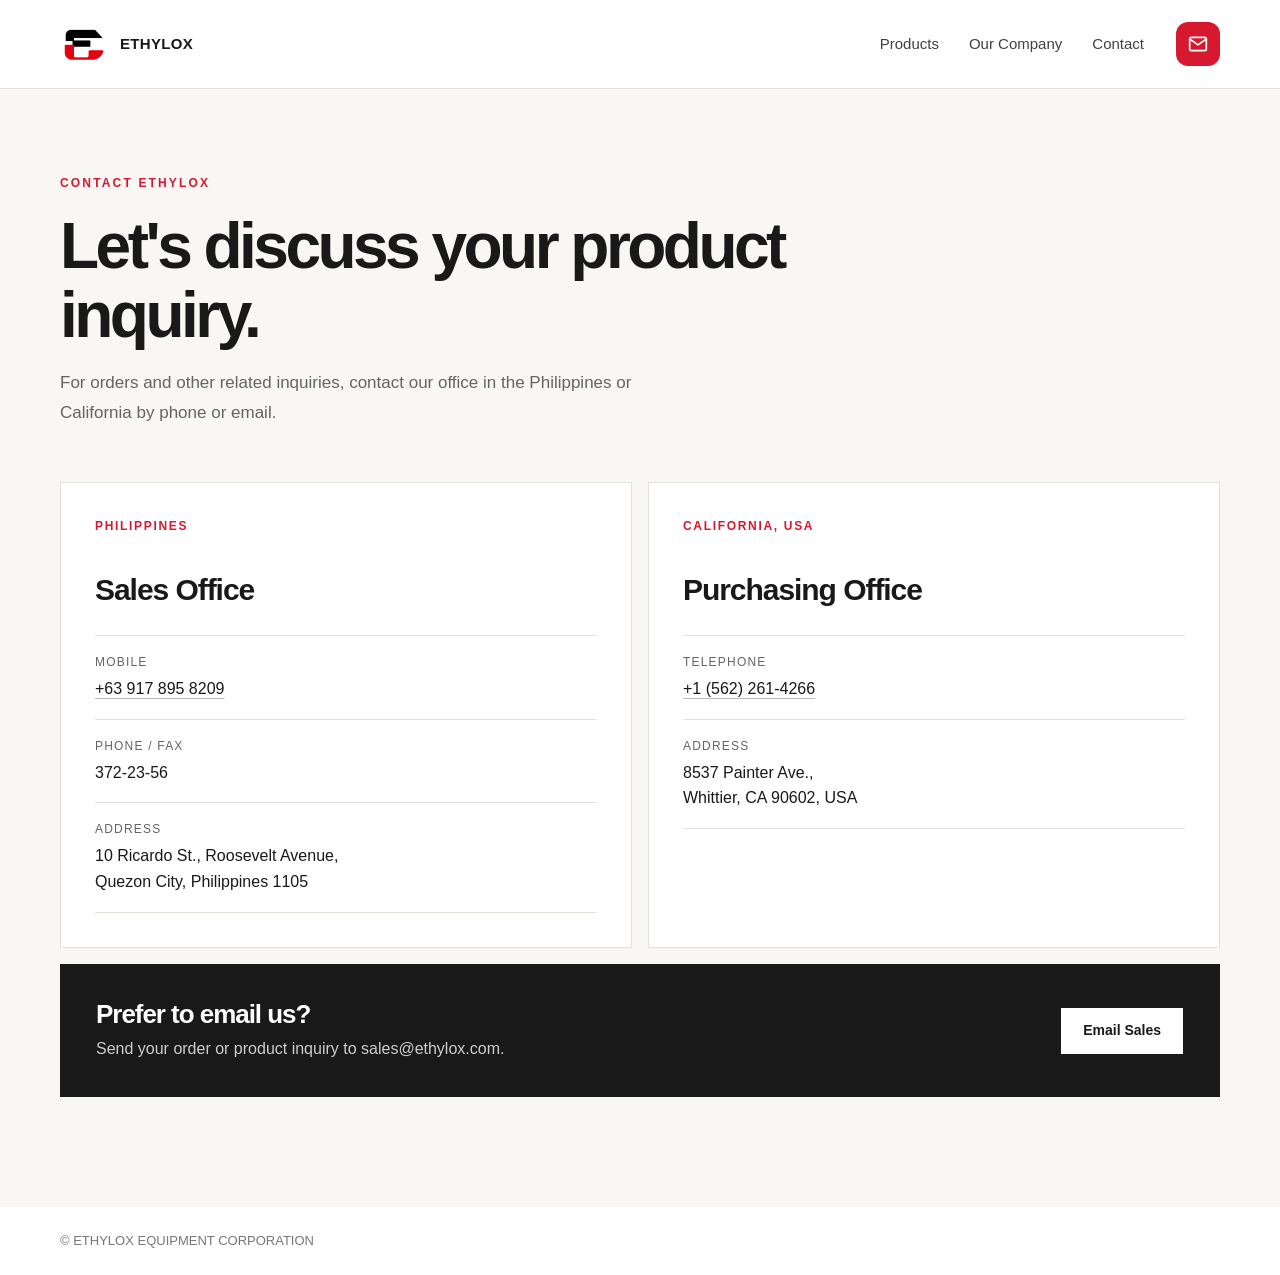
==== commit 5f9deea4: "added loading animation" ====
--- a/contact.html
+++ b/contact.html
@@ -102,5 +102,11 @@
       © <span data-text="brand.fullName"></span>
     </div>
   </footer>
+
+    <!-- Page Loading Overlay -->
+    <div id="page-loader" class="page-loader">
+      <img src="assets/ds.png" alt="Ethylox Loading" class="loader-logo">
+    </div>
+
 </body>
 </html>
--- a/styles.css
+++ b/styles.css
@@ -27,8 +27,6 @@
   margin-inline: auto;
 }
 
-/* Shared header and footer */
-
 .site-header {
   position: sticky;
   top: 0;
@@ -43,6 +41,9 @@
   align-items: center;
   justify-content: space-between;
   gap: 24px;
+  padding-top: 20px;
+  padding-bottom: 20px;
+  position: relative;
 }
 
 .brand {
@@ -81,6 +82,8 @@
   padding-block: 8px;
   text-decoration: none;
   color: inherit;
+  font-weight: 500;
+  font-size: 15px;
   transition: color 220ms ease, transform 180ms ease;
 }
 
@@ -122,11 +125,17 @@
   border-radius: 12px;
   color: var(--white);
   text-decoration: none;
-  transition: transform 0.3s ease;
+  transition: transform 0.3s cubic-bezier(.22, 1, .36, 1), box-shadow 0.3s ease;
+}
+
+.header-email-btn svg {
+  width: 20px;
+  height: 20px;
 }
 
 .header-email-btn:hover {
   transform: translateY(-2px);
+  box-shadow: 0 8px 16px rgba(220, 38, 38, 0.25);
 }
 
 .mobile-menu-toggle {
@@ -140,6 +149,7 @@
   border: none;
   cursor: pointer;
   gap: 6px;
+  z-index: 1001;
 }
 
 .hamburger-line {
@@ -147,11 +157,11 @@
   width: 24px;
   height: 2px;
   background-color: var(--ink);
-  transition: all 0.3s ease;
+  transition: all 0.3s cubic-bezier(.22, 1, .36, 1);
 }
 
 .mobile-menu-toggle.open .hamburger-line:nth-child(1) { transform: translateY(8px) rotate(45deg); }
-.mobile-menu-toggle.open .hamburger-line:nth-child(2) { opacity: 0; }
+.mobile-menu-toggle.open .hamburger-line:nth-child(2) { opacity: 0; transform: scaleX(0); }
 .mobile-menu-toggle.open .hamburger-line:nth-child(3) { transform: translateY(-8px) rotate(-45deg); }
 
 .mobile-nav-dropdown {
@@ -165,7 +175,7 @@
   transform: translateY(-10px);
   opacity: 0;
   visibility: hidden;
-  transition: all 0.4s ease;
+  transition: all 0.4s cubic-bezier(.22, 1, .36, 1);
   z-index: 999;
 }
 
@@ -190,11 +200,13 @@
   font-weight: 500;
   font-size: 18px;
   border-left: 4px solid transparent;
+  transition: all 0.3s ease;
 }
 
 .mobile-nav a:not(.mobile-email-btn):hover {
   border-left-color: var(--red);
   background-color: rgba(0, 0, 0, 0.02);
+  padding-left: 24px;
 }
 
 .mobile-email-btn {
@@ -208,19 +220,18 @@
   color: var(--white);
   text-decoration: none;
   font-weight: 600;
+  font-size: 16px;
   border-radius: 12px;
-}
-
-@media (prefers-reduced-motion: reduce) {
-  .desktop-nav a, .desktop-nav a::after { transition: none; }
-}
-
-@media (max-width: 900px) {
-  .header-inner { flex-direction: row; flex-wrap: nowrap; }
-  .desktop-nav, .header-email-btn { display: none; }
-  .mobile-menu-toggle { display: flex; }
-  .header-right-group { gap: 0; margin-left: auto; }
-}
+  transition: transform 0.3s ease;
+}
+
+.mobile-email-btn svg {
+  width: 24px;
+  height: 24px;
+  flex-shrink: 0;
+}
+
+.mobile-email-btn:hover { transform: translateY(-2px); }
 
 footer {
   padding: 24px 0;
@@ -287,8 +298,6 @@
   background: var(--ink);
 }
 
-/* Home: hero */
-
 .hero {
   padding: 96px 0 104px;
   overflow: hidden;
@@ -409,23 +418,14 @@
 }
 
 @keyframes logo-arrive {
-  from {
-    opacity: 0;
-    transform: translateX(52px) scale(.84);
-  }
-
-  to {
-    opacity: 1;
-    transform: translateX(0) scale(1);
-  }
+  from { opacity: 0; transform: translateX(52px) scale(.84); }
+  to { opacity: 1; transform: translateX(0) scale(1); }
 }
 
 @keyframes float {
   0%, 100% { transform: translateY(0); }
   50% { transform: translateY(-12px); }
 }
-
-/* Home: products and gallery */
 
 .home-main > section:not(.hero) {
   padding: 80px 0;
@@ -479,10 +479,30 @@
   border-radius: 6px;
   background: var(--white);
   cursor: default;
-  transition:
-    transform 240ms cubic-bezier(.22, 1, .36, 1),
-    box-shadow 240ms ease,
-    border-color 240ms ease;
+  position: relative;
+  overflow: hidden;
+  background-color: var(--card-bg, #fff);
+  background-image: linear-gradient(
+    90deg,
+    color-mix(in srgb, var(--card-accent) 18%, transparent),
+    color-mix(in srgb, var(--card-accent) 10%, transparent)
+  );
+  background-repeat: no-repeat;
+  background-size: 0% 100%;
+  transition: background-size .6s ease, border-color .2s ease, transform .2s ease, box-shadow 240ms ease;
+}
+
+@media (hover: hover) and (pointer: fine) {
+  a.product-card:hover,
+  a.product-card:focus-visible {
+    background-size: 100% 100%;
+  }
+}
+
+@media (hover: none) {
+  .product-card {
+    background-size: 100% 100%;
+  }
 }
 
 .product-card::before {
@@ -510,6 +530,8 @@
   font-size: clamp(19px, 1.7vw, 25px);
   line-height: 1.25;
   letter-spacing: -.035em;
+  position: relative;
+  z-index: 1;
 }
 
 .product-card small {
@@ -518,585 +540,13 @@
   font-weight: 700;
   letter-spacing: .08em;
   text-transform: uppercase;
-}
-
-.product-card:nth-child(5) { grid-column: 3 / span 3; }
-.product-card:nth-child(6) { grid-column: 6 / span 3; }
-.product-card:nth-child(7) { grid-column: 9 / span 3; }
-
-.showcase {
-  background: var(--paper);
-}
-
-.showcase-heading {
-  display: flex;
-  flex-direction: column;
-  max-width: 900px; 
-  margin-bottom: 48px;
-}
-
-.showcase-heading > p:last-child {
-  order: 1;
-  font-size: 44px; 
-  font-weight: 700;
-  line-height: 1.1;
-  letter-spacing: -0.03em;
-  color: var(--ink);
-  margin-bottom: 12px;
-}
-
-.showcase-heading .eyebrow {
-  order: 2;
-  margin-bottom: 0;
-}
-
-.showcase-heading h2 {
-  display: none;
-}
-
-.showcase-note {
-  color: var(--muted);
-  line-height: 1.7;
-}
-
-.showcase-note {
-  color: var(--muted);
-  line-height: 1.7;
-}
-
-.showcase-grid {
-  display: grid;
-  grid-template-columns: repeat(3, minmax(0, 1fr));
-  gap: 18px;
-}
-
-.showcase-item {
-  min-width: 0;
-}
-
-.showcase-item img {
-  display: block;
-  width: 100%;
-  aspect-ratio: 4 / 3;
-  object-fit: cover;
-  background: #ebe8e2;
-}
-
-.showcase-item h3 {
-  margin: 18px 0 6px;
-  font-size: 20px;
-  letter-spacing: -.025em;
-}
-
-.showcase-item p {
-  margin: 0;
-  color: var(--muted);
-  font-size: 14px;
-  line-height: 1.6;
-}
-
-.showcase-note {
-  margin: 28px 0 0;
-  font-size: 12px;
-}
-
-.overview-grid {
-  display: grid;
-  grid-template-columns: .7fr 1.3fr;
-  gap: 60px;
-}
-
-/* Home: contact section */
-
-.home-contact {
-  color: var(--white);
-  background: var(--ink);
-}
-
-.home-contact .eyebrow {
-  color: #ff7482;
-}
-
-.home-contact h2 {
-  max-width: 650px;
-}
-
-.home-contact p:not(.eyebrow) {
-  color: #c7c7c7;
-}
-
-.home-contact .button {
-  border-color: var(--white);
-  color: var(--ink);
-  background: var(--white);
-}
-
-.inquiry-layout {
-  max-width: 760px;
-}
-
-.inquiry-copy > p:not(.eyebrow) {
-  max-width: 46ch;
-  line-height: 1.75;
-}
-
-/* Contact page */
-
-.contact-main {
-  padding: 85px 0 110px;
-}
-
-.contact-main h1 {
-  max-width: 750px;
-  margin-bottom: 18px;
-  font-size: clamp(44px, 5vw, 70px);
-  line-height: 1.08;
-  letter-spacing: -.055em;
-}
-
-.contact-intro {
-  max-width: 630px;
-  margin-bottom: 54px;
-  color: var(--muted);
-  font-size: 17px;
-  line-height: 1.75;
-}
-
-.contact-grid {
-  display: grid;
-  grid-template-columns: repeat(2, minmax(0, 1fr));
-  gap: 16px;
-}
-
-.contact-card {
-  min-height: 320px;
-  padding: 34px;
-  background: var(--white);
-  border: 1px solid var(--line);
-}
-
-.card-label {
-  margin-bottom: 38px;
-  color: var(--red);
-  font-size: 12px;
-  font-weight: 700;
-  letter-spacing: .14em;
-  text-transform: uppercase;
-}
-
-.contact-card h2 {
-  margin-bottom: 28px;
-  font-size: 30px;
-  letter-spacing: -.035em;
-}
-
-.detail {
-  padding: 17px 0;
-  border-top: 1px solid var(--line);
-}
-
-.detail:last-child {
-  border-bottom: 1px solid var(--line);
-}
-
-.detail-name {
-  display: block;
-  margin-bottom: 5px;
-  color: var(--muted);
-  font-size: 12px;
-  text-transform: uppercase;
-  letter-spacing: .1em;
-}
-
-.detail-value {
-  font-size: 16px;
-  line-height: 1.6;
-  overflow-wrap: anywhere;
-  white-space: pre-line;
-}
-
-.detail-value a {
-  text-decoration: underline;
-  text-decoration-color: #bbb;
-  text-underline-offset: 4px;
-}
-
-.detail-value a:hover {
-  color: var(--red);
-}
-
-.email-panel {
-  margin-top: 16px;
-  padding: 36px;
-  display: flex;
-  align-items: center;
-  justify-content: space-between;
-  gap: 24px;
-  color: var(--white);
-  background: var(--ink);
-}
-
-.email-panel h2 {
-  margin-bottom: 8px;
-  font-size: 26px;
-}
-
-.email-panel p {
-  margin-bottom: 0;
-  color: #cecece;
-}
-
-.email-panel .button {
-  flex-shrink: 0;
-  color: var(--ink);
-  background: var(--white);
-}
-
-.email-panel .button:hover {
-  background: #eae7e1;
-}
-
-/* Tablet and mobile */
-
-@media (max-width: 760px) {
-  .header-inner {
-    padding-block: 15px;
-    align-items: flex-start;
-  }
-
-  .brand {
-    max-width: 200px;
-    font-size: 13px;
-  }
-
-  .brand img {
-    width: 40px;
-    height: 40px;
-  }
-
-  .nav {
-    gap: 14px;
-    flex-wrap: wrap;
-    justify-content: flex-end;
-    font-size: 12px;
-  }
-
-  .hero {
-    min-height: calc(100svh - 102px);
-    padding: 32px 0 28px;
-    display: grid;
-    background-image: url("assets/herosection.png");
-    background-size: cover;
-    background-position: center top;
-    background-repeat: no-repeat;
-  }
-
-  .hero-grid {
-    width: min(1160px, calc(100% - 32px));
-    margin-inline: auto;
-    display: grid;
-    grid-template-columns: minmax(0, 1fr);
-    align-items: stretch;
-    position: relative;
-  }
-
-  .hero-content {
-    min-width: 0;
-    display: grid;
-    grid-template-rows:
-      minmax(24px, 1fr)
-      auto
-      auto
-      auto
-      auto
-      minmax(32px, 1fr)
-      auto;
-    position: relative;
-    z-index: 1;
-  }
-
-  .hero-content .eyebrow {
-    grid-row: 2;
-    margin: 0 0 22px;
-    text-align: center;
-    font-size: 11px;
-    letter-spacing: .14em;
-  }
-
-  .hero-content h1 {
-    grid-row: 3;
-    max-width: 560px;
-    margin: 0 auto 24px;
-    text-align: center;
-    font-size: clamp(36px, 9vw, 50px);
-    line-height: 1.12;
-    letter-spacing: -.045em;
-  }
-
-  .hero-content .hero-copy {
-    grid-row: 4;
-    max-width: 32ch;
-    margin: 0 auto;
-    text-align: center;
-    font-size: 16px;
-    line-height: 1.75;
-  }
-
-  .hero-content .hero-facts {
-    grid-row: 5;
-    width: min(100%, 340px);
-    margin: 24px auto 0;
-    padding-top: 16px;
-    justify-content: center;
-    gap: 20px;
-    text-align: center;
-  }
-
-  .hero-content .hero-fact {
-    flex: 1;
-    min-width: 0;
-  }
-
-  .hero-content .hero-fact strong {
-    font-size: 13px;
-  }
-
-  .hero-content .hero-fact span {
-    font-size: 9px;
-  }
-
-  .hero-content .actions {
-    grid-row: 7;
-    width: 100%;
-    margin: 0;
-    padding: 0;
-    justify-content: center;
-  }
-
-  .hero-content .actions .button {
-    flex: 1 1 145px;
-    min-width: 0;
-    padding-inline: 12px;
-  }
-
-  .hero-art {
-    display: none;
-  }
-
-  .home-main > section:not(.hero) {
-    padding: 64px 0;
-  }
-
-  .overview-grid {
-    grid-template-columns: 1fr;
-    gap: 36px;
-  }
-
-  .product-grid,
-  .showcase-grid {
-    grid-template-columns: repeat(2, minmax(0, 1fr));
-  }
-
-  .product-grid .product-card {
-    grid-column: auto;
-    min-height: 190px;
-  }
-
-  .product-grid .product-card:nth-child(7) {
-    min-height: 220px;
-  }
-
-  .product-card::before {
-    margin-bottom: 38px;
-  }
-
-  .contact-main {
-    padding: 64px 0 80px;
-  }
-
-  .contact-grid {
-    grid-template-columns: 1fr;
-  }
-
-  .contact-card {
-    min-height: auto;
-  }
-
-  .email-panel {
-    align-items: flex-start;
-    flex-direction: column;
-  }
-  .showcase-item img {
-    aspect-ratio: auto;
-    object-fit: contain;
-    background: var(--white);
-  }
-}
-
-@media (max-width: 520px) {
-  .container {
-    width: min(1160px, calc(100% - 32px));
-  }
-
-  .header-inner {
-    flex-direction: column;
-    align-items: stretch;
-    gap: 14px;
-  }
-
-  .nav {
-    justify-content: flex-start;
-    gap: 18px;
-  }
-
-  .product-grid,
-  .showcase-grid {
-    grid-template-columns: 1fr;
-  }
-
-  .product-grid .product-card {
-    grid-column: auto;
-    min-height: 155px;
-  }
-  
-  .product-grid .product-card:nth-child(7) .product-card-art {
-    top: 24px;
-    right: 24px;
-    width: 40%;
-    max-width: 128px;
-  }
-
-  .product-card::before {
-    margin-bottom: 25px;
-  }
-
-  .showcase-grid {
-    gap: 32px;
-  }
-
-  .contact-main h1 {
-    font-size: clamp(38px, 10vw, 50px);
-  }
-
-  .contact-intro {
-    font-size: 15px;
-  }
-
-  .contact-card,
-  .email-panel {
-    padding: 24px;
-  }
-}
-
-/* Scroll reveals and interaction */
-
-@media (prefers-reduced-motion: no-preference) {
-  .motion-ready .reveal-item {
-    opacity: 0;
-    translate: 0 16px;
-    transition:
-      opacity 620ms cubic-bezier(.22, 1, .36, 1),
-      translate 620ms cubic-bezier(.22, 1, .36, 1);
-    transition-delay: var(--reveal-delay, 0ms);
-  }
-
-  .motion-ready .reveal-item.is-visible {
-    opacity: 1;
-    translate: 0 0;
-  }
-
-  .button {
-    transition:
-      background-color 200ms ease,
-      border-color 200ms ease,
-      color 200ms ease,
-      transform 200ms ease,
-      box-shadow 200ms ease,
-      opacity 620ms cubic-bezier(.22, 1, .36, 1),
-      translate 620ms cubic-bezier(.22, 1, .36, 1);
-  }
-
-  .button:hover {
-    transform: translateY(-2px);
-    box-shadow: 0 10px 22px rgba(0, 0, 0, .11);
-  }
-
-  .button:active {
-    transform: translateY(0);
-    box-shadow: none;
-  }
-
-  .home-contact .button:hover {
-    background: #eae7e1;
-  }
-
-  .footer-buyback a {
-    transition: color 200ms ease;
-  }
-
-  .footer-buyback a:hover {
-    color: #a81327;
-  }
-}
-
-.button:focus-visible,
-.footer-buyback a:focus-visible {
-  outline: 2px solid var(--red);
-  outline-offset: 4px;
-}
-
-@media (prefers-reduced-motion: reduce) {
-  html {
-    scroll-behavior: auto;
-  }
-
-  .hero-logo-stage,
-  .hero-logo-stage img {
-    animation: none;
-  }
-
-  .product-card {
-    transition: none;
-  }
-}
-
-/* Product category boxes */
-.product-card {
-  background-color: var(--card-bg, #fff);
-  background-image: linear-gradient(
-    90deg,
-    color-mix(in srgb, var(--card-accent) 18%, transparent),
-    color-mix(in srgb, var(--card-accent) 10%, transparent)
-  );
-  background-repeat: no-repeat;
-  background-size: 0% 100%;
-  transition: background-size .6s ease, border-color .2s ease, transform .2s ease;
-}
-
-@media (hover: hover) and (pointer: fine) {
-  a.product-card:hover,
-  a.product-card:focus-visible {
-    background-size: 100% 100%;
-  }
-}
-
-@media (hover: none) {
-  .product-card {
-    background-size: 100% 100%;
-  }
-}
-
-@media (prefers-reduced-motion: reduce) {
-  .product-card {
-    transition: none;
-  }
-}
-
-/* Product category card art (top-right image) */
-.product-card {
   position: relative;
-  overflow: hidden;
-}
+  z-index: 1;
+}
+
+.product-card:nth-child(5) { grid-column: 2 / span 3; }
+.product-card:nth-child(6) { grid-column: 5 / span 3; }
+.product-card:nth-child(7) { grid-column: 8 / span 3; }
 
 .product-card-art {
   position: absolute;
@@ -1111,39 +561,322 @@
   mix-blend-mode: multiply;
 }
 
-.product-card h3,
-.product-card small {
-  position: relative;
-  z-index: 1; /* keep text above the art */
-}
-
-/* Smooth page load animation */
-@media (prefers-reduced-motion: no-preference) {
-  .home-main, 
-  .contact-main, 
-  .inventory-main {
-    animation: ethyloxPageIn 0.7s cubic-bezier(0.22, 1, 0.36, 1) both;
-  }
-}
-
-@keyframes ethyloxPageIn {
-  from {
-    opacity: 0;
-    transform: translateY(16px);
-  }
-  to {
-    opacity: 1;
-    transform: translateY(0);
-  }
-}
-
-/* Enhanced nav link click feedback */
-.nav a:active {
-  transform: scale(0.95);
-  opacity: 0.85;
-}
-
-/* Image Modal / Lightbox Styles */
+.showcase {
+  background: var(--paper);
+}
+
+.showcase-heading {
+  display: flex;
+  flex-direction: column;
+  max-width: 900px;
+  margin-bottom: 48px;
+}
+
+.showcase-heading > p:last-child {
+  order: 1;
+  font-size: 44px;
+  font-weight: 700;
+  line-height: 1.1;
+  letter-spacing: -0.03em;
+  color: var(--ink);
+  margin-bottom: 12px;
+}
+
+.showcase-heading .eyebrow {
+  order: 2;
+  margin-bottom: 0;
+}
+
+.showcase-heading h2 {
+  display: none;
+}
+
+.showcase-grid {
+  display: grid;
+  grid-template-columns: repeat(3, minmax(0, 1fr));
+  gap: 18px;
+}
+
+.showcase-item {
+  min-width: 0;
+}
+
+.showcase-item img {
+  display: block;
+  width: 100%;
+  aspect-ratio: 4 / 3;
+  object-fit: cover;
+  background: #ebe8e2;
+  cursor: zoom-in;
+}
+
+.showcase-item h3 {
+  margin: 18px 0 6px;
+  font-size: 20px;
+  letter-spacing: -.025em;
+}
+
+.showcase-item p {
+  margin: 0;
+  color: var(--muted);
+  font-size: 14px;
+  line-height: 1.6;
+}
+
+.overview-grid {
+  display: grid;
+  grid-template-columns: 0.9fr 1.1fr;
+  gap: 60px;
+  align-items: start;
+}
+
+.overview-left-panel {
+  display: flex;
+  flex-direction: column;
+  gap: 40px;
+}
+
+.overview-sticky-text .eyebrow {
+  color: var(--red);
+  margin-bottom: 16px;
+}
+
+.overview-sticky-text h2 {
+  color: var(--ink);
+  font-size: clamp(36px, 4vw, 52px);
+  margin: 0;
+  line-height: 1.1;
+  letter-spacing: -0.03em;
+}
+
+.overview-image-container {
+  width: 100%;
+  background: var(--white);
+  border-radius: 8px;
+  display: flex;
+  align-items: center;
+  justify-content: center;
+  padding: 40px;
+  border: 1px solid var(--line);
+}
+
+.overview-image-container img {
+  width: 100%;
+  height: auto;
+  max-height: 400px;
+  object-fit: contain;
+}
+
+.overview-content {
+  padding-top: 10px;
+  display: flex;
+  flex-direction: column;
+  gap: 40px;
+}
+
+#company-paragraphs p {
+  color: var(--muted);
+  line-height: 1.75;
+  font-size: 16px;
+  margin-bottom: 16px;
+}
+
+#company-paragraphs p:last-child {
+  margin-bottom: 0;
+}
+
+.values-grid-integrated {
+  display: grid;
+  grid-template-columns: repeat(2, 1fr);
+  gap: 24px;
+}
+
+.value-card-integrated {
+  padding: 28px 24px;
+  background: var(--white);
+  border: 1px solid var(--line);
+  border-radius: 8px;
+  transition: transform 0.3s cubic-bezier(0.22, 1, 0.36, 1), box-shadow 0.3s ease;
+}
+
+.value-card-integrated:hover {
+  transform: translateY(-4px);
+  box-shadow: 0 12px 24px rgba(0, 0, 0, 0.06);
+}
+
+.value-card-integrated .value-icon {
+  width: 36px;
+  height: 36px;
+  margin-bottom: 16px;
+  color: var(--red);
+}
+
+.value-card-integrated .value-icon svg {
+  width: 100%;
+  height: 100%;
+}
+
+.value-card-integrated h3 {
+  margin: 0 0 10px;
+  font-size: 17px;
+  letter-spacing: -0.02em;
+  line-height: 1.3;
+  color: var(--ink);
+}
+
+.value-card-integrated p {
+  margin: 0;
+  color: var(--muted);
+  font-size: 14px;
+  line-height: 1.6;
+}
+
+.home-contact {
+  color: var(--white);
+  background: var(--ink);
+}
+
+.home-contact .eyebrow {
+  color: #ff7482;
+}
+
+.home-contact h2 {
+  max-width: 650px;
+}
+
+.home-contact p:not(.eyebrow) {
+  color: #c7c7c7;
+}
+
+.home-contact .button {
+  border-color: var(--white);
+  color: var(--ink);
+  background: var(--white);
+}
+
+.inquiry-layout {
+  max-width: 760px;
+}
+
+.inquiry-copy > p:not(.eyebrow) {
+  max-width: 46ch;
+  line-height: 1.75;
+}
+
+.contact-main {
+  padding: 85px 0 110px;
+}
+
+.contact-main h1 {
+  max-width: 750px;
+  margin-bottom: 18px;
+  font-size: clamp(44px, 5vw, 70px);
+  line-height: 1.08;
+  letter-spacing: -.055em;
+}
+
+.contact-intro {
+  max-width: 630px;
+  margin-bottom: 54px;
+  color: var(--muted);
+  font-size: 17px;
+  line-height: 1.75;
+}
+
+.contact-grid {
+  display: grid;
+  grid-template-columns: repeat(2, minmax(0, 1fr));
+  gap: 16px;
+}
+
+.contact-card {
+  min-height: 320px;
+  padding: 34px;
+  background: var(--white);
+  border: 1px solid var(--line);
+}
+
+.card-label {
+  margin-bottom: 38px;
+  color: var(--red);
+  font-size: 12px;
+  font-weight: 700;
+  letter-spacing: .14em;
+  text-transform: uppercase;
+}
+
+.contact-card h2 {
+  margin-bottom: 28px;
+  font-size: 30px;
+  letter-spacing: -.035em;
+}
+
+.detail {
+  padding: 17px 0;
+  border-top: 1px solid var(--line);
+}
+
+.detail:last-child {
+  border-bottom: 1px solid var(--line);
+}
+
+.detail-name {
+  display: block;
+  margin-bottom: 5px;
+  color: var(--muted);
+  font-size: 12px;
+  text-transform: uppercase;
+  letter-spacing: .1em;
+}
+
+.detail-value {
+  font-size: 16px;
+  line-height: 1.6;
+  overflow-wrap: anywhere;
+  white-space: pre-line;
+}
+
+.detail-value a {
+  text-decoration: underline;
+  text-decoration-color: #bbb;
+  text-underline-offset: 4px;
+}
+
+.detail-value a:hover {
+  color: var(--red);
+}
+
+.email-panel {
+  margin-top: 16px;
+  padding: 36px;
+  display: flex;
+  align-items: center;
+  justify-content: space-between;
+  gap: 24px;
+  color: var(--white);
+  background: var(--ink);
+}
+
+.email-panel h2 {
+  margin-bottom: 8px;
+  font-size: 26px;
+}
+
+.email-panel p {
+  margin-bottom: 0;
+  color: #cecece;
+}
+
+.email-panel .button {
+  flex-shrink: 0;
+  color: var(--ink);
+  background: var(--white);
+}
+
+.email-panel .button:hover {
+  background: #eae7e1;
+}
+
 .image-modal {
   display: none;
   position: fixed;
@@ -1206,496 +939,306 @@
   color: var(--red);
 }
 
-/* Company Values Grid */
-.values-grid {
-  display: grid;
-  grid-template-columns: repeat(4, 1fr);
-  gap: 24px;
-  margin-top: 48px;
-}
-
-.value-card {
-  padding: 32px 24px;
-  background: var(--white);
-  border: 1px solid var(--line);
-  border-radius: 8px;
-  transition: transform 0.3s cubic-bezier(0.22, 1, 0.36, 1), box-shadow 0.3s ease;
-}
-
-.value-card:hover {
-  transform: translateY(-6px);
-  box-shadow: 0 12px 24px rgba(0, 0, 0, 0.06);
-}
-
-.value-icon {
-  width: 40px;
-  height: 40px;
-  margin-bottom: 20px;
-  color: var(--red);
-}
-
-.value-icon svg {
+.gallery-desc-mobile {
+  display: none;
+}
+
+.gallery-desc-desktop,
+.gallery-desc-mobile {
+  order: 1;
+  font-size: clamp(38px, 5vw, 60px);
+  font-weight: 700;
+  line-height: 1.08;
+  letter-spacing: -.045em;
+  color: var(--ink);
+  margin-bottom: 24px;
+  text-transform: none;
+}
+
+@media (prefers-reduced-motion: reduce) {
+  .desktop-nav a, .desktop-nav a::after { transition: none; }
+  html { scroll-behavior: auto; }
+  .hero-logo-stage, .hero-logo-stage img { animation: none; }
+  .product-card { transition: none; }
+}
+
+@media (max-width: 900px) {
+  .header-inner {
+    flex-direction: row;
+    flex-wrap: nowrap;
+  }
+  .brand { flex-shrink: 0; }
+  .header-right-group { margin-left: auto; gap: 0; display: flex; align-items: center; }
+  .desktop-nav, .header-email-btn { display: none; }
+  .mobile-menu-toggle { display: flex; }
+  .overview-grid { grid-template-columns: 1fr; gap: 40px; }
+  .overview-left-panel { gap: 30px; }
+  .overview-image-container { padding: 20px; }
+  .overview-content { padding-top: 0; }
+  .values-grid-integrated { grid-template-columns: 1fr; }
+}
+
+@media (max-width: 760px) {
+  .header-inner { padding-block: 15px; align-items: flex-start; }
+  .brand { max-width: 200px; font-size: 13px; }
+  .brand img { width: 40px; height: 40px; }
+
+  /* HERO SECTION FIX */
+  .hero {
+    position: relative;
+    overflow: hidden;
+    height: 100svh; /* Exact screen height */
+    padding: 0;
+    display: block;
+    background-color: var(--paper);
+  }
+
+  .hero::before {
+    content: "";
+    position: absolute;
+    top: 50%;
+    left: 50%;
+    transform: translate(-50%, -50%);
+    width: 100%;
+    height: 100%;
+    background-image: url("assets/herosection.png"); 
+    background-size: cover;
+    background-position: center;
+    background-repeat: no-repeat;
+    opacity: 0.15;
+    z-index: 0;
+    pointer-events: none;
+  }
+
+  .hero-grid {
+    height: 100%;
+    display: flex;
+    align-items: center;
+    justify-content: center;
+    position: relative;
+    z-index: 1;
+  }
+
+  /* Mobile/tablet hero fix (max-width: 1024px). Desktop and laptop are untouched. Set --header-h to match your real header height. */
+@media (max-width: 1024px) {
+
+  .hero {
+    display: flex;
+    flex-direction: column;
+    height: calc(100svh - var(--header-h, 72px));
+    min-height: 0;
+    overflow: hidden;
+  }
+
+  .hero::before {
+    background-size: cover;
+    background-position: center;
+    background-repeat: no-repeat;
+  }
+
+  .hero .hero-grid {
+    display: flex;
+    flex-direction: column;
+    flex: 1;
+    width: 100%;
+    height: 100%;
+    min-height: 0;
+    padding-left: 0;
+    padding-right: 0;
+  }
+
+  .hero-art { display: none; }
+
+  .hero-content {
+    display: flex;
+    flex-direction: column;
+    align-items: center;
+    flex: 1;
+    width: 100%;
+    height: 100%;
+    max-width: 640px;
+    margin: 0 auto;
+    padding: clamp(16px, 4svh, 40px) clamp(16px, 5vw, 32px) clamp(16px, 3svh, 28px);
+    box-sizing: border-box;
+    text-align: center;
+  }
+
+  .hero-content .eyebrow {
+    margin: auto 0 14px 0;
+    font-size: clamp(10px, 2.8vw, 13px);
+    letter-spacing: .14em;
+    text-align: center;
+  }
+  
+  .hero-content h1 {
+    margin: 0 0 20px 0;
+    font-size: clamp(30px, 8.5vw, 52px);
+    line-height: 1.1;
+    letter-spacing: -.04em;
+    text-align: center;
+  }
+  
+  .hero-content .hero-copy {
+    margin: 0 auto 32px;
+    font-size: clamp(14px, 3.8vw, 18px);
+    line-height: 1.6;
+    max-width: 34ch;
+    text-align: center;
+  }
+  
+  .hero-content .hero-facts {
+    order: 1;
+    display: flex;
+    justify-content: center;
+    align-items: flex-start;
+    gap: clamp(12px, 4vw, 28px);
+    width: 100%;
+    margin: 0;
+    padding-top: 20px;
+    border-top: 1px solid var(--line);
+    text-align: center;
+  }
+
+  .hero-content .hero-fact {
+    flex: 1;
+    min-width: 0;
+    text-align: center;
+  }
+
+  .hero-content .hero-fact strong {
+    display: block;
+    font-size: clamp(13px, 3.6vw, 17px);
+  }
+
+  .hero-content .hero-fact span {
+    display: block;
+    font-size: clamp(9px, 2.4vw, 13px);
+    line-height: 1.4;
+  }
+
+  .hero-content .actions {
+    order: 2;
+    margin-top: auto;
+    display: flex;
+    justify-content: center;
+    gap: clamp(8px, 3vw, 16px);
+    width: 100%;
+    padding-top: clamp(16px, 3svh, 28px);
+    padding-bottom: 70px;
+  }
+
+  .hero-content .actions .button {
+    flex: 1;
+    max-width: 200px;
+    padding: clamp(12px, 2svh, 16px) clamp(10px, 3vw, 20px);
+    font-size: clamp(13px, 3.6vw, 16px);
+    text-align: center;
+    white-space: nowrap;
+  }
+}
+
+@media (max-width: 340px) {
+  .hero-content .actions { flex-direction: column; align-items: center; }
+  .hero-content .actions .button { width: 100%; max-width: 260px; }
+}
+
+/* ===== END HERO FIX ===== */
+
+  .home-main > section:not(.hero) { padding: 64px 0; }
+  .product-grid, .showcase-grid { grid-template-columns: repeat(2, minmax(0, 1fr)); }
+  .product-grid .product-card { grid-column: auto; min-height: 190px; }
+  .product-grid .product-card:nth-child(7) { min-height: 220px; }
+  .product-card::before { margin-bottom: 38px; }
+  .contact-main { padding: 64px 0 80px; }
+  .contact-grid { grid-template-columns: 1fr; }
+  .contact-card { min-height: auto; }
+  .email-panel { align-items: flex-start; flex-direction: column; }
+  .showcase-item img { aspect-ratio: auto; object-fit: contain; background: var(--white); }
+  .gallery-desc-desktop { display: none; }
+  .gallery-desc-mobile { display: block; }
+}
+
+@media (max-width: 520px) {
+  .container { width: min(1160px, calc(100% - 32px)); }
+  .header-inner { flex-direction: row !important; align-items: center !important; justify-content: space-between !important; padding: 12px 0; }
+  .brand { flex-shrink: 0; }
+  .brand img { width: 40px; height: 40px; }
+  .header-right-group { margin-left: auto; }
+  .product-grid, .showcase-grid { grid-template-columns: 1fr; }
+  .product-grid .product-card { grid-column: auto; min-height: 155px; }
+  .product-grid .product-card:nth-child(7) .product-card-art { top: 24px; right: 24px; width: 40%; max-width: 128px; }
+  .product-card::before { margin-bottom: 25px; }
+  .showcase-grid { gap: 32px; }
+  .contact-main h1 { font-size: clamp(38px, 10vw, 50px); }
+  .contact-intro { font-size: 15px; }
+  .contact-card, .email-panel { padding: 24px; }
+}
+
+@media (prefers-reduced-motion: no-preference) {
+  .motion-ready .reveal-item {
+    opacity: 0;
+    translate: 0 16px;
+    transition: opacity 620ms cubic-bezier(.22, 1, .36, 1), translate 620ms cubic-bezier(.22, 1, .36, 1);
+    transition-delay: var(--reveal-delay, 0ms);
+  }
+  .motion-ready .reveal-item.is-visible { opacity: 1; translate: 0 0; }
+  .button {
+    transition: background-color 200ms ease, border-color 200ms ease, color 200ms ease, transform 200ms ease, box-shadow 200ms ease, opacity 620ms cubic-bezier(.22, 1, .36, 1), translate 620ms cubic-bezier(.22, 1, .36, 1);
+  }
+  .button:hover { transform: translateY(-2px); box-shadow: 0 10px 22px rgba(0, 0, 0, .11); }
+  .button:active { transform: translateY(0); box-shadow: none; }
+  .home-contact .button:hover { background: #eae7e1; }
+  .footer-buyback a { transition: color 200ms ease; }
+  .footer-buyback a:hover { color: #a81327; }
+  .home-main, .contact-main, .inventory-main { animation: ethyloxPageIn 0.7s cubic-bezier(0.22, 1, 0.36, 1) both; }
+}
+
+@keyframes ethyloxPageIn {
+  from { opacity: 0; transform: translateY(16px); }
+  to { opacity: 1; transform: translateY(0); }
+}
+
+.button:focus-visible, .footer-buyback a:focus-visible {
+  outline: 2px solid var(--red);
+  outline-offset: 4px;
+}
+
+/* Page Loader Overlay */
+.page-loader {
+  position: fixed;
+  top: 0;
+  left: 0;
   width: 100%;
   height: 100%;
-}
-
-.value-card h3 {
-  margin: 0 0 12px;
-  font-size: 18px;
-  letter-spacing: -0.02em;
-  line-height: 1.3;
-}
-
-.value-card p {
-  margin: 0;
-  color: var(--muted);
-  font-size: 14px;
-  line-height: 1.6;
-}
-
-/* Responsive Values Grid */
-@media (max-width: 900px) {
-  .values-grid {
-    grid-template-columns: repeat(2, 1fr);
-  }
-}
-
-@media (max-width: 520px) {
-  .values-grid {
-    grid-template-columns: 1fr;
-    margin-top: 36px;
-  }
-  .value-card {
-    padding: 24px 20px;
-  }
-}
-
-/* Overview Section with Sticky Heading */
-.overview-grid {
-  display: grid;
-  grid-template-columns: 0.8fr 1.2fr;
-  gap: 60px;
-  align-items: start;
-}
-
-.overview-header {
-  position: sticky;
-  top: 100px;
-  padding-bottom: 40px;
-}
-
-.overview-content {
-  display: flex;
-  flex-direction: column;
-  gap: 40px;
-}
-
-#company-paragraphs p {
-  color: var(--muted);
-  line-height: 1.75;
-  font-size: 16px;
-  margin-bottom: 16px;
-}
-
-#company-paragraphs p:last-child {
-  margin-bottom: 0;
-}
-
-/* Integrated Values Grid (2x2) */
-.values-grid-integrated {
-  display: grid;
-  grid-template-columns: repeat(2, 1fr);
-  gap: 24px;
-}
-
-.value-card-integrated {
-  padding: 28px 24px;
-  background: var(--white);
-  border: 1px solid var(--line);
-  border-radius: 8px;
-  transition: transform 0.3s cubic-bezier(0.22, 1, 0.36, 1), box-shadow 0.3s ease;
-}
-
-.value-card-integrated:hover {
-  transform: translateY(-4px);
-  box-shadow: 0 12px 24px rgba(0, 0, 0, 0.06);
-}
-
-.value-card-integrated .value-icon {
-  width: 36px;
-  height: 36px;
-  margin-bottom: 16px;
-  color: var(--red);
-}
-
-.value-card-integrated .value-icon svg {
-  width: 100%;
-  height: 100%;
-}
-
-.value-card-integrated h3 {
-  margin: 0 0 10px;
-  font-size: 17px;
-  letter-spacing: -0.02em;
-  line-height: 1.3;
-  color: var(--ink);
-}
-
-.value-card-integrated p {
-  margin: 0;
-  color: var(--muted);
-  font-size: 14px;
-  line-height: 1.6;
-}
-
-/* Clean Overview Layout */
-.overview-grid {
-  display: grid;
-  grid-template-columns: 0.9fr 1.1fr;
-  gap: 60px;
-  align-items: start;
-}
-
-.overview-left-panel {
-  display: flex;
-  flex-direction: column;
-  gap: 40px;
-}
-
-.overview-sticky-text .eyebrow {
-  color: var(--red);
-  margin-bottom: 16px;
-}
-
-.overview-sticky-text h2 {
-  color: var(--ink);
-  font-size: clamp(36px, 4vw, 52px);
-  margin: 0;
-  line-height: 1.1;
-  letter-spacing: -0.03em;
-}
-
-.overview-image-container {
-  width: 100%;
-  background: var(--white);
-  border-radius: 8px;
-  display: flex;
-  align-items: center;
-  justify-content: center;
-  padding: 40px;
-  border: 1px solid var(--line);
-}
-
-.overview-image-container img {
-  width: 100%;
-  height: auto;
-  max-height: 400px;
-  object-fit: contain;
-}
-
-.overview-content {
-  padding-top: 10px;
-  display: flex;
-  flex-direction: column;
-  gap: 40px;
-}
-
-#company-paragraphs p {
-  color: var(--muted);
-  line-height: 1.75;
-  font-size: 16px;
-  margin-bottom: 16px;
-}
-
-#company-paragraphs p:last-child {
-  margin-bottom: 0;
-}
-
-/* Integrated Values Grid (2x2) */
-.values-grid-integrated {
-  display: grid;
-  grid-template-columns: repeat(2, 1fr);
-  gap: 24px;
-}
-
-.value-card-integrated {
-  padding: 28px 24px;
-  background: var(--white);
-  border: 1px solid var(--line);
-  border-radius: 8px;
-  transition: transform 0.3s cubic-bezier(0.22, 1, 0.36, 1), box-shadow 0.3s ease;
-}
-
-.value-card-integrated:hover {
-  transform: translateY(-4px);
-  box-shadow: 0 12px 24px rgba(0, 0, 0, 0.06);
-}
-
-.value-card-integrated .value-icon {
-  width: 36px;
-  height: 36px;
-  margin-bottom: 16px;
-  color: var(--red);
-}
-
-.value-card-integrated .value-icon svg {
-  width: 100%;
-  height: 100%;
-}
-
-.value-card-integrated h3 {
-  margin: 0 0 10px;
-  font-size: 17px;
-  letter-spacing: -0.02em;
-  line-height: 1.3;
-  color: var(--ink);
-}
-
-.value-card-integrated p {
-  margin: 0;
-  color: var(--muted);
-  font-size: 14px;
-  line-height: 1.6;
-}
-
-@media (max-width: 900px) {
-  .overview-grid {
-    grid-template-columns: 1fr;
-    gap: 40px;
-  }
-  .overview-left-panel {
-    gap: 30px;
-  }
-  .overview-image-container {
-    padding: 20px;
-  }
-  .overview-content {
-    padding-top: 0;
-  }
-  .values-grid-integrated {
-    grid-template-columns: 1fr;
-  }
-}
-
-/* Gallery Description - Desktop vs Mobile */
-.gallery-desc-mobile {
-  display: none;
-}
-
-@media (max-width: 760px) {
-  .gallery-desc-desktop {
-    display: none;
-  }
-  .gallery-desc-mobile {
-    display: block;
-  }
-}
-
-/* Header Layout Updates */
-.header-inner {
-  display: flex;
-  align-items: center;
-  justify-content: space-between; /* Logo sa kaliwa, Group sa kanan */
-  position: relative;
-  padding-top: 20px;
-  padding-bottom: 20px;
-}
-
-/* Grouping Nav and Email Button to the Right */
-.header-right-group {
-  display: flex;
-  align-items: center;
-  gap: 32px; /* Distance between Nav Links and Email Button */
-}
-
-/* Desktop Navigation Links */
-.desktop-nav {
-  display: flex;
-  gap: 32px;
-}
-
-.desktop-nav a {
-  position: relative;
-  color: var(--ink);
-  text-decoration: none;
-  font-weight: 500;
-  font-size: 15px;
-  transition: color 0.3s ease;
-}
-
-/* Red Underline Hover Effect */
-.desktop-nav a::after {
-  content: '';
-  position: absolute;
-  bottom: -4px;
-  left: 0;
-  width: 100%;
-  height: 2px;
-  background-color: var(--red);
-  transform: scaleX(0);
-  transform-origin: right;
-  transition: transform 0.3s cubic-bezier(0.22, 1, 0.36, 1);
-}
-
-.desktop-nav a:hover::after,
-.desktop-nav a:active::after {
-  transform: scaleX(1);
-  transform-origin: left;
-}
-
-/* Desktop Email Button (Styled Red Rounded Square) */
-.header-email-btn {
-  display: flex;
-  align-items: center;
-  justify-content: center;
-  width: 44px;
-  height: 44px;
-  background-color: var(--red);
-  border-radius: 12px;
-  color: var(--white);
-  text-decoration: none;
-  transition: transform 0.3s cubic-bezier(0.22, 1, 0.36, 1), box-shadow 0.3s ease;
-}
-
-.header-email-btn svg {
-  width: 20px;
-  height: 20px;
-}
-
-.header-email-btn:hover {
-  transform: translateY(-2px);
-  box-shadow: 0 8px 16px rgba(220, 38, 38, 0.25);
-}
-
-/* Mobile Menu Toggle (Hidden on Desktop) */
-.mobile-menu-toggle {
-  display: none; /* Hidden by default on desktop */
-  flex-direction: column;
+  background-color: var(--paper); /* Or var(--white) kung gusto mong puti */
+  display: flex;
   justify-content: center;
   align-items: center;
-  width: 44px;
-  height: 44px;
-  background: none;
-  border: none;
-  cursor: pointer;
-  gap: 6px;
-  z-index: 1001;
-}
-
-.hamburger-line {
-  display: block;
-  width: 24px;
-  height: 2px;
-  background-color: var(--ink);
-  transition: all 0.3s cubic-bezier(0.22, 1, 0.36, 1);
-}
-
-/* Hamburger to X Animation */
-.mobile-menu-toggle.open .hamburger-line:nth-child(1) { transform: translateY(8px) rotate(45deg); }
-.mobile-menu-toggle.open .hamburger-line:nth-child(2) { opacity: 0; transform: scaleX(0); }
-.mobile-menu-toggle.open .hamburger-line:nth-child(3) { transform: translateY(-8px) rotate(-45deg); }
-
-/* Mobile Dropdown */
-.mobile-nav-dropdown {
-  position: absolute;
-  top: 100%;
-  left: 0;
-  width: 100%;
-  background-color: var(--white);
-  box-shadow: 0 10px 30px rgba(0, 0, 0, 0.08);
-  transform: translateY(-10px);
+  z-index: 9999;
   opacity: 0;
   visibility: hidden;
-  transition: all 0.4s cubic-bezier(0.22, 1, 0.36, 1);
-  z-index: 1000;
-  border-top: 1px solid var(--line);
-}
-
-.mobile-nav-dropdown.active {
-  transform: translateY(0);
+  transition: opacity 0.3s ease, visibility 0.3s ease;
+}
+
+.page-loader.active {
   opacity: 1;
   visibility: visible;
 }
 
-.mobile-nav {
-  display: flex;
-  flex-direction: column;
-  padding: 24px;
-  gap: 8px;
-}
-
-/* Mobile Links */
-.mobile-nav a:not(.mobile-email-btn) {
-  display: block;
-  padding: 16px 20px;
-  color: var(--ink);
-  text-decoration: none;
-  font-weight: 500;
-  font-size: 18px;
-  border-left: 4px solid transparent;
-  transition: all 0.3s ease;
-}
-
-.mobile-nav a:not(.mobile-email-btn):hover {
-  border-left-color: var(--red);
-  background-color: rgba(0, 0, 0, 0.02);
-  padding-left: 24px;
-}
-
-/* Mobile Email Button */
-.mobile-email-btn {
-  display: flex;
-  align-items: center;
-  justify-content: center;
-  gap: 12px;
-  margin-top: 16px;
-  padding: 16px;
-  background-color: var(--red);
-  color: var(--white);
-  text-decoration: none;
-  font-weight: 600;
-  font-size: 16px;
-  border-radius: 12px;
-  transition: transform 0.3s ease;
-}
-
-.mobile-email-btn:hover { transform: translateY(-2px); }
-
-/* Responsive: Mobile View (< 900px) */
-@media (max-width: 900px) {
-  .header-inner {
-    display: flex;
-    flex-direction: row;
-    justify-content: space-between;
-    align-items: center;
-    flex-wrap: nowrap; 
-  }
-
-  .brand {
-    flex-shrink: 0;
-  }
-
-  .header-right-group {
-    margin-left: auto; 
-    gap: 0;
-    display: flex;
-    align-items: center;
-  }
-
-  /* Hide Desktop Elements */
-  .desktop-nav,
-  .header-email-btn {
-    display: none;
-  }
-
-  /* Show Hamburger */
-  .mobile-menu-toggle {
-    display: flex;
-  }
-}
-
-.mobile-email-btn svg {
-  width: 24px;
-  height: 24px;
-  flex-shrink: 0;
+.loader-logo {
+  width: 120px; /* Adjust size kung gusto mo mas malaki/maliit */
+  height: auto;
+  animation: breathe 1.8s ease-in-out infinite;
+}
+
+/* Breathing Animation */
+@keyframes breathe {
+  0%, 100% {
+    transform: scale(1);
+    opacity: 0.6;
+  }
+  50% {
+    transform: scale(1.08);
+    opacity: 1;
+  }
 }
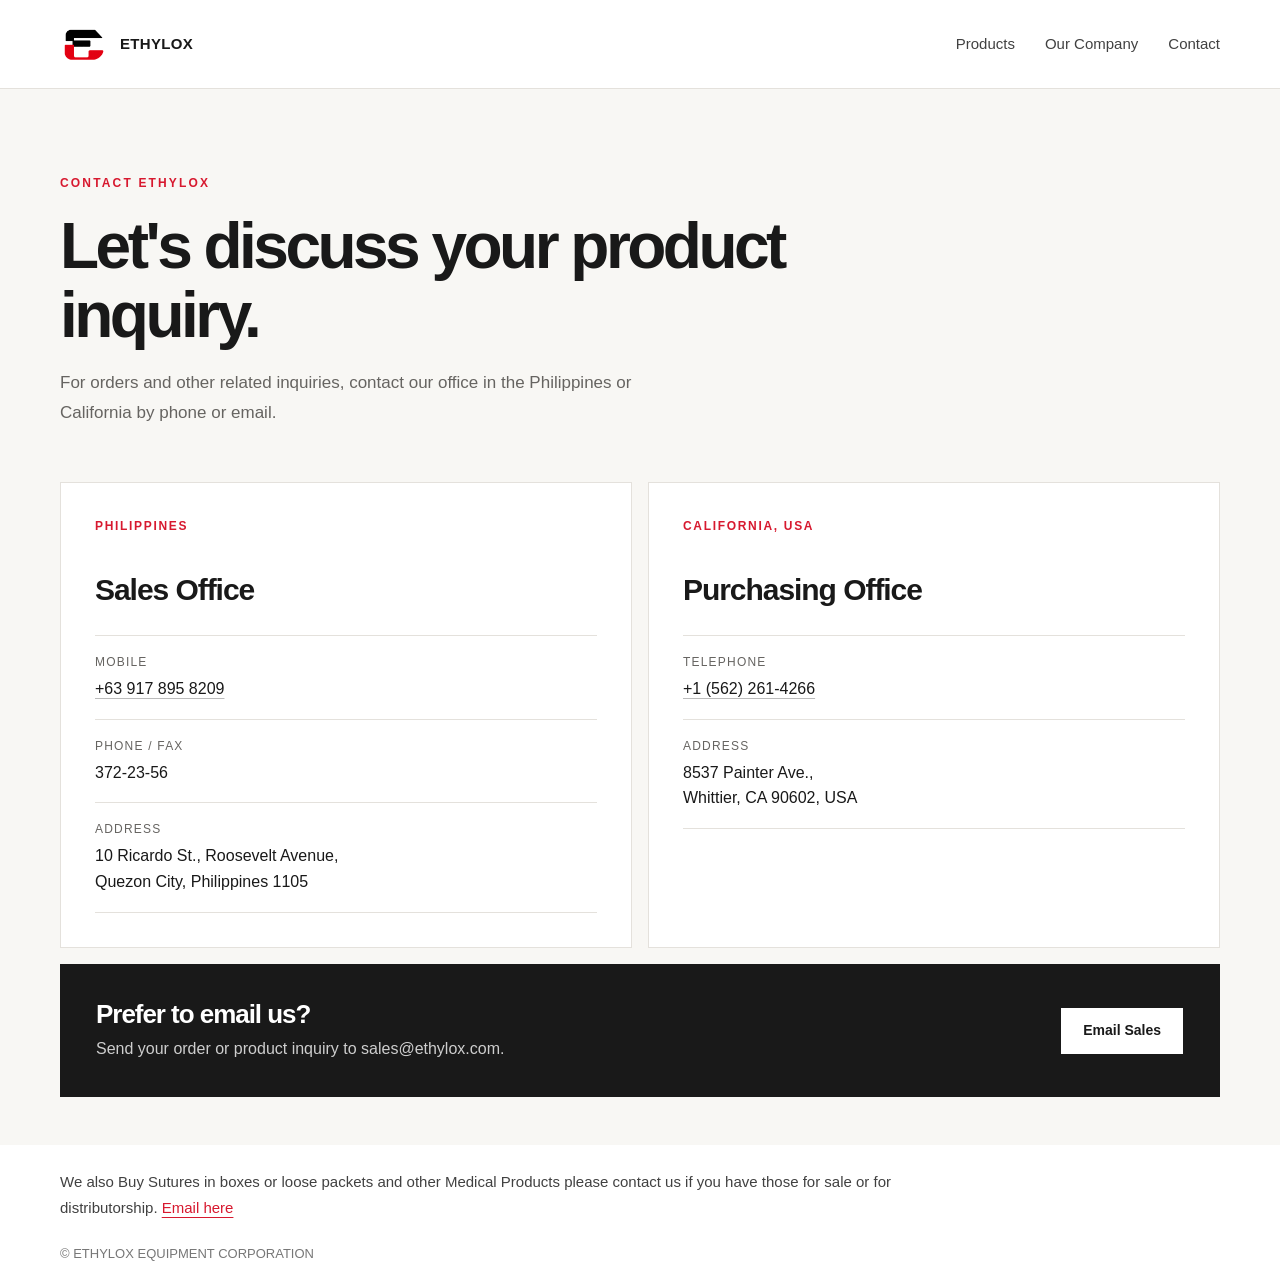
==== commit 47a1402f: "removed email icon added details on footer" ====
--- a/contact.html
+++ b/contact.html
@@ -1,14 +1,31 @@
 <!DOCTYPE html>
 <html lang="en">
-<head>
-  <meta charset="UTF-8">
-  <meta name="viewport" content="width=device-width, initial-scale=1.0">
-  <meta name="description" content="Contact Ethylox Trading International Corporation for orders and medical supply inquiries.">
-  <title>Contact Us | Ethylox Trading International Corporation</title>
-  <link rel="stylesheet" href="styles.css">
-  <script src="config.js" defer></script>
-  <script src="site.js" defer></script>
-</head>
+  <head>
+    <meta charset="UTF-8">
+    <meta name="viewport" content="width=device-width, initial-scale=1.0">
+    <link rel="icon" type="image/png" href="assets/ethylox-logo.png">
+    <meta name="description" content="Contact Ethylox Trading International Corporation for orders and medical supply inquiries.">
+    <title>Contact Us | Ethylox Trading International Corporation</title>
+  
+    <!-- Open Graph / Social Sharing -->
+    <meta property="og:title" content="Contact ETHYLOX EQUIPMENT CORPORATION">
+    <meta property="og:description" content="For product inquiries, orders, and availability. Contact our sales team in the Philippines or California, USA.">
+    <meta property="og:image" content="https://ethylox.jparaiso-digital.workers.dev/assets/og-image.png">
+    <link rel="preconnect" href="https://script.google.com">
+    <link rel="preconnect" href="https://script.googleusercontent.com">
+    <meta property="og:image:width" content="1200">
+    <meta property="og:image:height" content="630">
+    <meta property="og:type" content="website">
+    <meta property="og:url" content="https://ethylox.jparaiso-digital.workers.dev">
+    <meta name="twitter:card" content="summary_large_image">
+    <meta name="twitter:title" content="Contact ETHYLOX EQUIPMENT CORPORATION">
+    <meta name="twitter:description" content="For product inquiries, orders, and availability. Contact our sales team.">
+    <meta name="twitter:image" content="https://ethylox.jparaiso-digital.workers.dev/assets/og-image.png">
+  
+    <link rel="stylesheet" href="styles.css">
+    <script src="config.js" defer></script>
+    <script src="site.js" defer></script>
+  </head>
 
 <body data-page="contact">
   <header class="site-header">
@@ -28,11 +45,6 @@
           <a href="index.html#overview" data-text="navigation.company"></a>
           <a href="contact.html" data-text="navigation.contact"></a>
         </nav>
-
-        <!-- Desktop Email Button -->
-        <a class="header-email-btn" href="contact.html" aria-label="Contact Us">
-          <svg viewBox="0 0 24 24" fill="none" stroke="currentColor" stroke-width="2" stroke-linecap="round" stroke-linejoin="round"><path d="M4 4h16c1.1 0 2 .9 2 2v12c0 1.1-.9 2-2 2H4c-1.1 0-2-.9-2-2V6c0-1.1.9-2 2-2z"></path><polyline points="22,6 12,13 2,6"></polyline></svg>
-        </a>
 
         <!-- Mobile Menu Toggle -->
         <button class="mobile-menu-toggle" aria-label="Toggle menu">
@@ -99,13 +111,17 @@
 
   <footer>
     <div class="container">
+      <p class="footer-buyback">
+        <span data-text="home.buyback.text"></span>
+        <a data-email-link data-email-subject="home.buyback.emailSubject" data-text="home.buyback.linkText"></a>
+      </p>
       © <span data-text="brand.fullName"></span>
     </div>
   </footer>
 
     <!-- Page Loading Overlay -->
     <div id="page-loader" class="page-loader">
-      <img src="assets/ds.png" alt="Ethylox Loading" class="loader-logo">
+      <img src="assets/ethylox-logo.png" alt="Ethylox Loading" class="loader-logo">
     </div>
 
 </body>
--- a/styles.css
+++ b/styles.css
@@ -9,7 +9,19 @@
 
 * { box-sizing: border-box; }
 
-html { scroll-behavior: smooth; }
+html {
+  scroll-behavior: smooth;
+}
+
+section[id] {
+  scroll-margin-top: 100px; 
+}
+
+@media (max-width: 760px) {
+  section[id] {
+    scroll-margin-top: 80px;
+  }
+}
 
 body {
   margin: 0;
@@ -113,29 +125,6 @@
 .desktop-nav a:active {
   transform: scale(0.95);
   opacity: 0.85;
-}
-
-.header-email-btn {
-  display: flex;
-  align-items: center;
-  justify-content: center;
-  width: 44px;
-  height: 44px;
-  background-color: var(--red);
-  border-radius: 12px;
-  color: var(--white);
-  text-decoration: none;
-  transition: transform 0.3s cubic-bezier(.22, 1, .36, 1), box-shadow 0.3s ease;
-}
-
-.header-email-btn svg {
-  width: 20px;
-  height: 20px;
-}
-
-.header-email-btn:hover {
-  transform: translateY(-2px);
-  box-shadow: 0 8px 16px rgba(220, 38, 38, 0.25);
 }
 
 .mobile-menu-toggle {
@@ -463,12 +452,12 @@
 
 .product-grid {
   display: grid;
-  grid-template-columns: repeat(12, minmax(0, 1fr));
+  grid-template-columns: repeat(24, minmax(0, 1fr));
   gap: 24px;
 }
 
 .product-card {
-  grid-column: span 3;
+  grid-column: span 6;        
   min-width: 0;
   min-height: 225px;
   padding: 28px 26px 34px;
@@ -492,10 +481,70 @@
   transition: background-size .6s ease, border-color .2s ease, transform .2s ease, box-shadow 240ms ease;
 }
 
-@media (hover: hover) and (pointer: fine) {
+@media (hover: hover) and (pointer: fine) and (min-width: 761px) {
+
+  .motion-ready .product-grid > a.product-card {
+    transition:
+      opacity 620ms cubic-bezier(.22, 1, .36, 1) var(--reveal-delay, 0ms),
+      translate 620ms cubic-bezier(.22, 1, .36, 1) var(--reveal-delay, 0ms),
+      background-size .55s cubic-bezier(.22, 1, .36, 1) 0s,
+      border-color .3s ease 0s,
+      transform .3s ease 0s,
+      box-shadow .3s ease 0s;
+  }
+
+  a.product-card {
+    background-image: linear-gradient(
+      90deg,
+      var(--card-accent),
+      color-mix(in srgb, var(--card-accent) 82%, #000)
+    );
+    transition:
+      background-size .55s cubic-bezier(.22, 1, .36, 1),
+      border-color .3s ease,
+      transform .3s ease,
+      box-shadow .3s ease;
+  }
+
+  a.product-card .product-card-art {
+    mix-blend-mode: normal;
+    border-radius: 3px;
+    box-shadow: 0 4px 14px rgba(0, 0, 0, .12);
+    transition: box-shadow .3s ease, transform .4s cubic-bezier(.22, 1, .36, 1);
+  }
+
+  a.product-card:hover .product-card-art,
+  a.product-card:focus-visible .product-card-art {
+    box-shadow: 0 8px 22px rgba(0, 0, 0, .3);
+    transform: translateY(-2px) scale(1.03);
+  }
+
+  a.product-card h3,
+  a.product-card small,
+  a.product-card::before {
+    transition: color .3s ease, background-color .3s ease, width 240ms cubic-bezier(.22, 1, .36, 1);
+  }
+
   a.product-card:hover,
   a.product-card:focus-visible {
     background-size: 100% 100%;
+    border-color: var(--card-accent);
+    box-shadow: 0 18px 34px color-mix(in srgb, var(--card-accent) 35%, transparent);
+  }
+
+  a.product-card:hover h3,
+  a.product-card:focus-visible h3 {
+    color: #fff;
+  }
+
+  a.product-card:hover small,
+  a.product-card:focus-visible small {
+    color: rgba(255, 255, 255, .85);
+  }
+
+  a.product-card:hover::before,
+  a.product-card:focus-visible::before {
+    background: #fff;
   }
 }
 
@@ -544,9 +593,9 @@
   z-index: 1;
 }
 
-.product-card:nth-child(5) { grid-column: 2 / span 3; }
-.product-card:nth-child(6) { grid-column: 5 / span 3; }
-.product-card:nth-child(7) { grid-column: 8 / span 3; }
+.product-card:nth-child(5) { grid-column: 4 / span 6; }
+.product-card:nth-child(6) { grid-column: 10 / span 6; }
+.product-card:nth-child(7) { grid-column: 16 / span 6; }
 
 .product-card-art {
   position: absolute;
@@ -738,20 +787,27 @@
 
 .home-contact .eyebrow {
   color: #ff7482;
+  margin-bottom: 26px;
+  letter-spacing: .22em;
 }
 
 .home-contact h2 {
   max-width: 650px;
+  margin-bottom: 28px;
+  line-height: 1.22;
 }
 
 .home-contact p:not(.eyebrow) {
   color: #c7c7c7;
+  margin-bottom: 40px;
 }
 
 .home-contact .button {
   border-color: var(--white);
   color: var(--ink);
   background: var(--white);
+  min-height: 54px;
+  padding: 14px 34px;
 }
 
 .inquiry-layout {
@@ -760,11 +816,11 @@
 
 .inquiry-copy > p:not(.eyebrow) {
   max-width: 46ch;
-  line-height: 1.75;
+  line-height: 1.85;
 }
 
 .contact-main {
-  padding: 85px 0 110px;
+  padding: 85px 0 48px;
 }
 
 .contact-main h1 {
@@ -969,7 +1025,7 @@
   }
   .brand { flex-shrink: 0; }
   .header-right-group { margin-left: auto; gap: 0; display: flex; align-items: center; }
-  .desktop-nav, .header-email-btn { display: none; }
+  .desktop-nav { display: none; }
   .mobile-menu-toggle { display: flex; }
   .overview-grid { grid-template-columns: 1fr; gap: 40px; }
   .overview-left-panel { gap: 30px; }
@@ -1226,19 +1282,251 @@
 }
 
 .loader-logo {
-  width: 120px; /* Adjust size kung gusto mo mas malaki/maliit */
+  width: 120px;
   height: auto;
-  animation: breathe 1.8s ease-in-out infinite;
-}
-
-/* Breathing Animation */
-@keyframes breathe {
-  0%, 100% {
-    transform: scale(1);
-    opacity: 0.6;
-  }
-  50% {
-    transform: scale(1.08);
-    opacity: 1;
+}
+
+/* Quality Assurance Banner */
+.quality-banner {
+  padding: 80px 0;
+  background: var(--white);
+  border-top: 1px solid var(--line);
+  border-bottom: 1px solid var(--line);
+}
+.quality-header {
+  text-align: center;
+  max-width: 700px;
+  margin: 0 auto 56px;
+}
+.quality-header .eyebrow {
+  margin-bottom: 16px;
+  color: var(--red);
+}
+.quality-header h2 {
+  font-size: clamp(32px, 5vw, 48px);
+  line-height: 1.1;
+  letter-spacing: -0.03em;
+  margin-bottom: 20px;
+}
+.quality-header .quality-desc {
+  font-size: 17px;
+  line-height: 1.6;
+  color: var(--muted);
+  margin: 0;
+}
+.quality-grid {
+  display: grid;
+  grid-template-columns: repeat(3, 1fr);
+  gap: 40px;
+}
+.quality-item {
+  text-align: center;
+}
+.quality-icon {
+  width: 64px;
+  height: 64px;
+  margin: 0 auto 24px;
+  display: flex;
+  align-items: center;
+  justify-content: center;
+  background: #faf9f7;
+  border-radius: 50%;
+  color: var(--red);
+}
+.quality-icon svg {
+  width: 32px;
+  height: 32px;
+}
+.quality-item h3 {
+  font-size: 20px;
+  margin-bottom: 12px;
+  letter-spacing: -0.01em;
+}
+.quality-item p {
+  font-size: 15px;
+  line-height: 1.6;
+  color: var(--muted);
+  margin: 0;
+}
+
+@media (max-width: 760px) {
+  .quality-banner { padding: 56px 0; }
+  .quality-grid { grid-template-columns: 1fr; gap: 40px; }
+  .quality-header { margin-bottom: 40px; }
+}
+
+/* FAQ Section */
+.faq {
+  padding: 80px 0;
+  background: var(--paper);
+}
+.faq-list {
+  max-width: 800px;
+  margin: 0 auto;
+  display: grid;
+  gap: 16px;
+}
+.faq-item {
+  background: var(--white);
+  border: 1px solid var(--line);
+  border-radius: 6px;
+  overflow: hidden;
+  transition: border-color 0.2s ease;
+}
+.faq-item[open] {
+  border-color: var(--red);
+}
+.faq-item summary {
+  padding: 20px 24px;
+  cursor: pointer;
+  font-weight: 700;
+  font-size: 16px;
+  color: var(--ink);
+  list-style: none;
+  display: flex;
+  justify-content: space-between;
+  align-items: center;
+  user-select: none;
+}
+.faq-item summary::-webkit-details-marker {
+  display: none;
+}
+.faq-item summary::after {
+  content: "+";
+  font-size: 22px;
+  font-weight: 400;
+  color: var(--red);
+  transition: transform 0.2s ease;
+}
+.faq-item[open] summary::after {
+  transform: rotate(45deg);
+}
+.faq-item p {
+  padding: 0 24px 24px;
+  margin: 0;
+  color: var(--muted);
+  line-height: 1.6;
+  font-size: 15px;
+}
+
+@media (max-width: 760px) {
+  .faq { padding: 56px 0; }
+  .faq-item summary { padding: 18px 20px; font-size: 15px; }
+  .faq-item p { padding: 0 20px 20px; }
+}
+
+.inventory-ticker {
+  background: var(--ink);
+  color: var(--white);
+  display: flex;
+  flex-direction: column;
+  align-items: center;
+  gap: 50px;                      
+  padding: 0px 0 0px;            
+  overflow: hidden;
+  border-top: 1px solid var(--line);
+}
+
+.ticker-wrap {
+  flex: none;
+  width: 100%;
+  overflow: hidden;
+  white-space: nowrap;
+  position: relative;
+  mask-image: linear-gradient(to right, transparent, black 5%, black 95%, transparent);
+  -webkit-mask-image: linear-gradient(to right, transparent, black 5%, black 95%, transparent);
+}
+
+.ticker-track {
+  display: inline-flex;
+  align-items: center;
+  height: 22px;
+  animation: ticker-scroll 40s linear infinite;
+}
+
+.ticker-track:hover {
+  animation-play-state: paused;
+}
+
+.ticker-item {
+  display: inline-flex;
+  align-items: center;
+  padding: 0 18px;
+  font-size: 15px;                
+  font-weight: 500;
+  color: #c7c7c7;
+  height: 22px;
+  line-height: 1;
+}
+
+.ticker-item strong {
+  color: var(--white);
+  margin-right: 5px;
+}
+
+.ticker-item .price {
+  color: #ff7482;
+  margin-left: 5px;
+  font-weight: 700;
+}
+
+.ticker-separator {
+  color: var(--red);
+  padding: 0 5px;
+  font-size: 10px;
+  line-height: 1;
+}
+
+.ticker-cta {
+  flex: none;
+  display: flex;
+  align-items: center;
+  justify-content: center;       
+  width: 100%;
+  padding: 0;
+}
+
+.ticker-btn {
+  display: inline-flex;
+  align-items: center;
+  justify-content: center;
+  color: var(--white);
+  background: var(--red);
+  font-size: 15px;
+  font-weight: 700;
+  text-decoration: none;
+  border: 1px solid var(--red);
+  padding: 7px 22px;
+  border-radius: 4px;
+  white-space: nowrap;
+  line-height: 1.2;
+  transition: all 0.2s ease;
+}
+
+.ticker-btn:hover {
+  background: var(--white);
+  color: var(--ink);
+  border-color: var(--white);
+}
+
+@keyframes ticker-scroll {
+  0% { transform: translateX(0); }
+  100% { transform: translateX(-50%); }
+}
+
+@media (max-width: 760px) {
+  .inventory-ticker {
+    gap: 50px;
+    padding: 6px 0 8px;
+  }
+
+  .ticker-item {
+    font-size: 14px;
+    padding: 0 14px;
+  }
+
+  .ticker-btn {
+    font-size: 14px;
+    padding: 7px 20px;
   }
 }
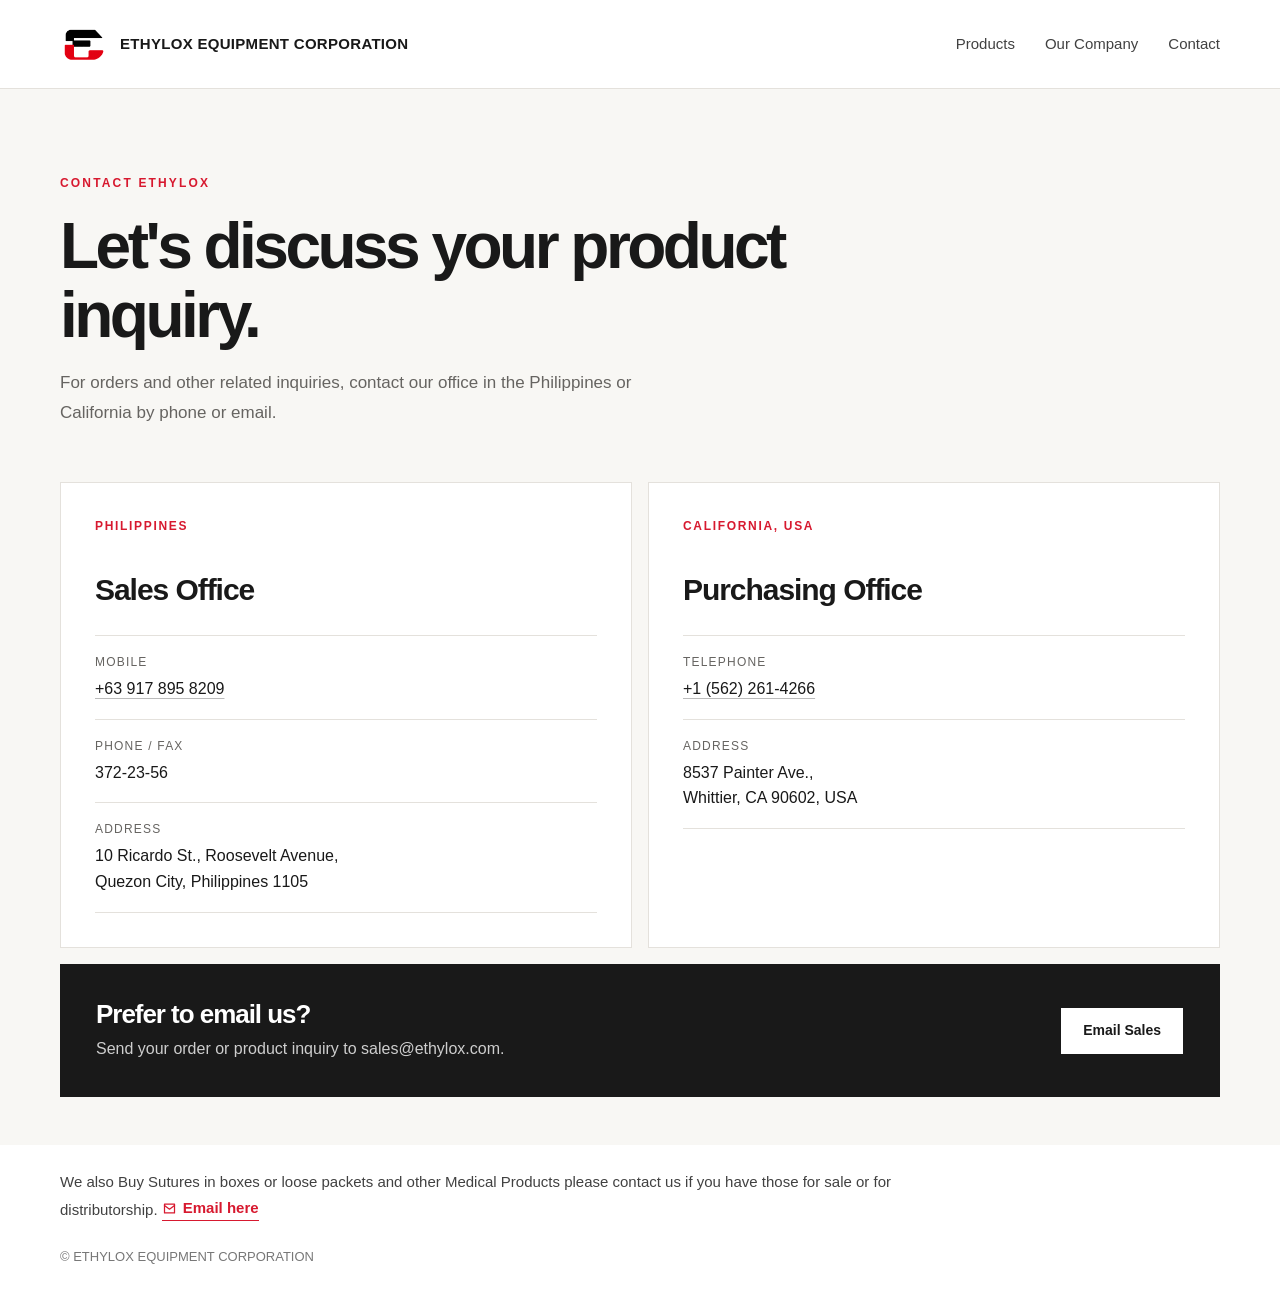
==== commit f0535031: "fix layout and animation" ====
--- a/contact.html
+++ b/contact.html
@@ -1,31 +1,56 @@
-<!DOCTYPE html>
-<html lang="en">
-  <head>
-    <meta charset="UTF-8">
-    <meta name="viewport" content="width=device-width, initial-scale=1.0">
-    <link rel="icon" type="image/png" href="assets/ethylox-logo.png">
-    <meta name="description" content="Contact Ethylox Trading International Corporation for orders and medical supply inquiries.">
-    <title>Contact Us | Ethylox Trading International Corporation</title>
-  
-    <!-- Open Graph / Social Sharing -->
-    <meta property="og:title" content="Contact ETHYLOX EQUIPMENT CORPORATION">
-    <meta property="og:description" content="For product inquiries, orders, and availability. Contact our sales team in the Philippines or California, USA.">
-    <meta property="og:image" content="https://ethylox.jparaiso-digital.workers.dev/assets/og-image.png">
-    <link rel="preconnect" href="https://script.google.com">
-    <link rel="preconnect" href="https://script.googleusercontent.com">
-    <meta property="og:image:width" content="1200">
-    <meta property="og:image:height" content="630">
-    <meta property="og:type" content="website">
-    <meta property="og:url" content="https://ethylox.jparaiso-digital.workers.dev">
-    <meta name="twitter:card" content="summary_large_image">
-    <meta name="twitter:title" content="Contact ETHYLOX EQUIPMENT CORPORATION">
-    <meta name="twitter:description" content="For product inquiries, orders, and availability. Contact our sales team.">
-    <meta name="twitter:image" content="https://ethylox.jparaiso-digital.workers.dev/assets/og-image.png">
-  
-    <link rel="stylesheet" href="styles.css">
-    <script src="config.js" defer></script>
-    <script src="site.js" defer></script>
-  </head>
+<head>
+  <meta charset="UTF-8">
+  <meta name="viewport" content="width=device-width, initial-scale=1.0">
+
+  <title>Contact ETHYLOX Equipment Corporation | Medical Supplies Inquiries</title>
+  <meta
+    name="description"
+    content="Contact ETHYLOX Equipment Corporation for surgical sutures, medical equipment, orders, product availability, and sales inquiries."
+  >
+
+  <link rel="icon" type="image/png" href="assets/ethylox-logo.png">
+  <link rel="canonical" href="https://example.com/contact.html">
+
+  <meta name="robots" content="index, follow">
+  <meta name="theme-color" content="#ffffff">
+
+  <!-- Open Graph / Social Sharing -->
+  <meta property="og:title" content="Contact ETHYLOX Equipment Corporation">
+  <meta property="og:description" content="Contact ETHYLOX for surgical sutures, medical equipment, product inquiries, orders, and availability.">
+  <meta property="og:image" content="https://example.com/assets/og-image.png">
+  <meta property="og:image:width" content="1200">
+  <meta property="og:image:height" content="630">
+  <meta property="og:type" content="website">
+  <meta property="og:url" content="https://example.com/contact.html">
+  <meta property="og:site_name" content="ETHYLOX Equipment Corporation">
+
+  <meta name="twitter:card" content="summary_large_image">
+  <meta name="twitter:title" content="Contact ETHYLOX Equipment Corporation">
+  <meta name="twitter:description" content="Contact ETHYLOX for medical supplies, orders, product inquiries, and availability.">
+  <meta name="twitter:image" content="https://example.com/assets/og-image.png">
+
+  <link rel="preconnect" href="https://script.google.com">
+  <link rel="preconnect" href="https://script.googleusercontent.com">
+
+  <script type="application/ld+json">
+  {
+    "@context": "https://schema.org",
+    "@type": "ContactPage",
+    "name": "Contact ETHYLOX Equipment Corporation",
+    "url": "https://example.com/contact.html",
+    "about": {
+      "@type": "Organization",
+      "name": "ETHYLOX Equipment Corporation",
+      "email": "sales@ethylox.com",
+      "telephone": "+63-917-895-8209"
+    }
+  }
+  </script>
+
+  <link rel="stylesheet" href="styles.css">
+  <script src="config.js" defer></script>
+  <script src="site.js" defer></script>
+</head>
 
 <body data-page="contact">
   <header class="site-header">
@@ -113,7 +138,13 @@
     <div class="container">
       <p class="footer-buyback">
         <span data-text="home.buyback.text"></span>
-        <a data-email-link data-email-subject="home.buyback.emailSubject" data-text="home.buyback.linkText"></a>
+        <a class="footer-email-link" data-email-link data-email-subject="home.buyback.emailSubject">
+          <svg viewBox="0 0 24 24" aria-hidden="true">
+            <path d="M4 5h16v14H4z"></path>
+            <path d="m4 7 8 6 8-6"></path>
+          </svg>
+          <span data-text="home.buyback.linkText"></span>
+        </a>
       </p>
       © <span data-text="brand.fullName"></span>
     </div>
--- a/styles.css
+++ b/styles.css
@@ -239,8 +239,28 @@
 
 .footer-buyback a {
   color: var(--red);
-  text-decoration: underline;
-  text-underline-offset: 4px;
+  text-decoration: none;
+}
+
+.footer-email-link {
+  display: inline-flex;
+  align-items: center;
+  gap: 6px;
+  white-space: nowrap;
+  font-weight: 700;
+  border-bottom: 1px solid currentColor;
+}
+
+.footer-email-link svg {
+  width: 15px;
+  height: 15px;
+  flex: 0 0 auto;
+  fill: none;
+  stroke: currentColor;
+  stroke-width: 2;
+  stroke-linecap: round;
+  stroke-linejoin: round;
+  transform: translateY(1px);
 }
 
 .eyebrow {
@@ -452,12 +472,12 @@
 
 .product-grid {
   display: grid;
-  grid-template-columns: repeat(24, minmax(0, 1fr));
+  grid-template-columns: repeat(4, minmax(0, 1fr));
   gap: 24px;
 }
 
 .product-card {
-  grid-column: span 6;        
+  grid-column: auto;    
   min-width: 0;
   min-height: 225px;
   padding: 28px 26px 34px;
@@ -593,10 +613,6 @@
   z-index: 1;
 }
 
-.product-card:nth-child(5) { grid-column: 4 / span 6; }
-.product-card:nth-child(6) { grid-column: 10 / span 6; }
-.product-card:nth-child(7) { grid-column: 16 / span 6; }
-
 .product-card-art {
   position: absolute;
   top: 16px;
@@ -608,6 +624,77 @@
   pointer-events: none;
   user-select: none;
   mix-blend-mode: multiply;
+}
+
+.stock-preview {
+  background: var(--paper);
+  padding-top: 72px;
+}
+
+.stock-preview-heading {
+  max-width: 760px;
+  margin-bottom: 34px;
+}
+
+.stock-preview-heading h2 {
+  margin-bottom: 14px;
+}
+
+.stock-preview-heading p:last-child {
+  max-width: 650px;
+  color: var(--muted);
+  font-size: 16px;
+  line-height: 1.7;
+}
+
+.stock-preview-grid {
+  display: grid;
+  grid-template-columns: 1.35fr 1fr 1fr;
+  grid-template-rows: repeat(2, minmax(180px, 1fr));
+  gap: 16px;
+}
+
+.stock-preview-item {
+  min-width: 0;
+  padding: 0;
+  border: 1px solid var(--line);
+  border-radius: 8px;
+  background: var(--white);
+  position: relative;
+  overflow: hidden;
+  cursor: zoom-in;
+}
+
+.stock-preview-item.is-featured {
+  grid-row: span 2;
+}
+
+.stock-preview-item img {
+  display: block;
+  width: 100%;
+  height: 100%;
+  min-height: 180px;
+  object-fit: cover;
+  transition: transform 500ms cubic-bezier(.22, 1, .36, 1), filter 300ms ease;
+}
+
+.stock-preview-item span {
+  position: absolute;
+  left: 14px;
+  bottom: 14px;
+  padding: 7px 10px;
+  background: rgba(255, 255, 255, .9);
+  color: var(--ink);
+  font-size: 11px;
+  font-weight: 700;
+  letter-spacing: .08em;
+  text-transform: uppercase;
+}
+
+.stock-preview-item:hover img,
+.stock-preview-item:focus-visible img {
+  transform: scale(1.04);
+  filter: saturate(1.05);
 }
 
 .showcase {
@@ -1205,6 +1292,33 @@
   .product-grid .product-card { grid-column: auto; min-height: 190px; }
   .product-grid .product-card:nth-child(7) { min-height: 220px; }
   .product-card::before { margin-bottom: 38px; }
+
+  /* ===== ADD STOCK PREVIEW MOBILE STYLES HERE ===== */
+  .stock-preview {
+    padding-top: 56px;
+  }
+
+  .stock-preview-grid {
+    display: flex;
+    gap: 14px;
+    overflow-x: auto;
+    scroll-snap-type: x mandatory;
+    padding-bottom: 12px;
+  }
+
+  .stock-preview-item,
+  .stock-preview-item.is-featured {
+    flex: 0 0 82%;
+    grid-row: auto;
+    scroll-snap-align: start;
+  }
+
+  .stock-preview-item img {
+    aspect-ratio: 4 / 3;
+    height: auto;
+    min-height: 0;
+  }
+
   .contact-main { padding: 64px 0 80px; }
   .contact-grid { grid-template-columns: 1fr; }
   .contact-card { min-height: auto; }
@@ -1360,22 +1474,27 @@
   padding: 80px 0;
   background: var(--paper);
 }
+
 .faq-list {
   max-width: 800px;
   margin: 0 auto;
   display: grid;
   gap: 16px;
 }
+
 .faq-item {
   background: var(--white);
   border: 1px solid var(--line);
   border-radius: 6px;
   overflow: hidden;
-  transition: border-color 0.2s ease;
-}
+  transition: border-color 220ms ease, box-shadow 220ms ease;
+}
+
 .faq-item[open] {
   border-color: var(--red);
-}
+  box-shadow: 0 16px 32px rgba(25, 25, 25, .06);
+}
+
 .faq-item summary {
   padding: 20px 24px;
   cursor: pointer;
@@ -1386,33 +1505,73 @@
   display: flex;
   justify-content: space-between;
   align-items: center;
+  gap: 18px;
   user-select: none;
 }
+
 .faq-item summary::-webkit-details-marker {
   display: none;
 }
+
 .faq-item summary::after {
   content: "+";
-  font-size: 22px;
+  width: 24px;
+  height: 24px;
+  flex: 0 0 auto;
+  display: grid;
+  place-items: center;
+  color: var(--red);
+  font-size: 24px;
   font-weight: 400;
-  color: var(--red);
-  transition: transform 0.2s ease;
-}
+  line-height: 1;
+  transition: transform 260ms cubic-bezier(.22, 1, .36, 1);
+}
+
 .faq-item[open] summary::after {
   transform: rotate(45deg);
 }
+
 .faq-item p {
-  padding: 0 24px 24px;
+  max-height: 0;
+  padding: 0 24px;
   margin: 0;
   color: var(--muted);
   line-height: 1.6;
   font-size: 15px;
+  opacity: 0;
+  overflow: hidden;
+  transform: translateY(-6px);
+  transition:
+    max-height 420ms cubic-bezier(.22, 1, .36, 1),
+    padding-bottom 420ms cubic-bezier(.22, 1, .36, 1),
+    opacity 220ms ease,
+    transform 320ms cubic-bezier(.22, 1, .36, 1);
+}
+
+.faq-item[open] p {
+  max-height: 260px;
+  padding-bottom: 24px;
+  opacity: 1;
+  transform: translateY(0);
 }
 
 @media (max-width: 760px) {
-  .faq { padding: 56px 0; }
-  .faq-item summary { padding: 18px 20px; font-size: 15px; }
-  .faq-item p { padding: 0 20px 20px; }
+  .faq {
+    padding: 56px 0;
+  }
+
+  .faq-item summary {
+    padding: 18px 20px;
+    font-size: 15px;
+  }
+
+  .faq-item p {
+    padding-inline: 20px;
+  }
+
+  .faq-item[open] p {
+    padding-bottom: 20px;
+  }
 }
 
 .inventory-ticker {
